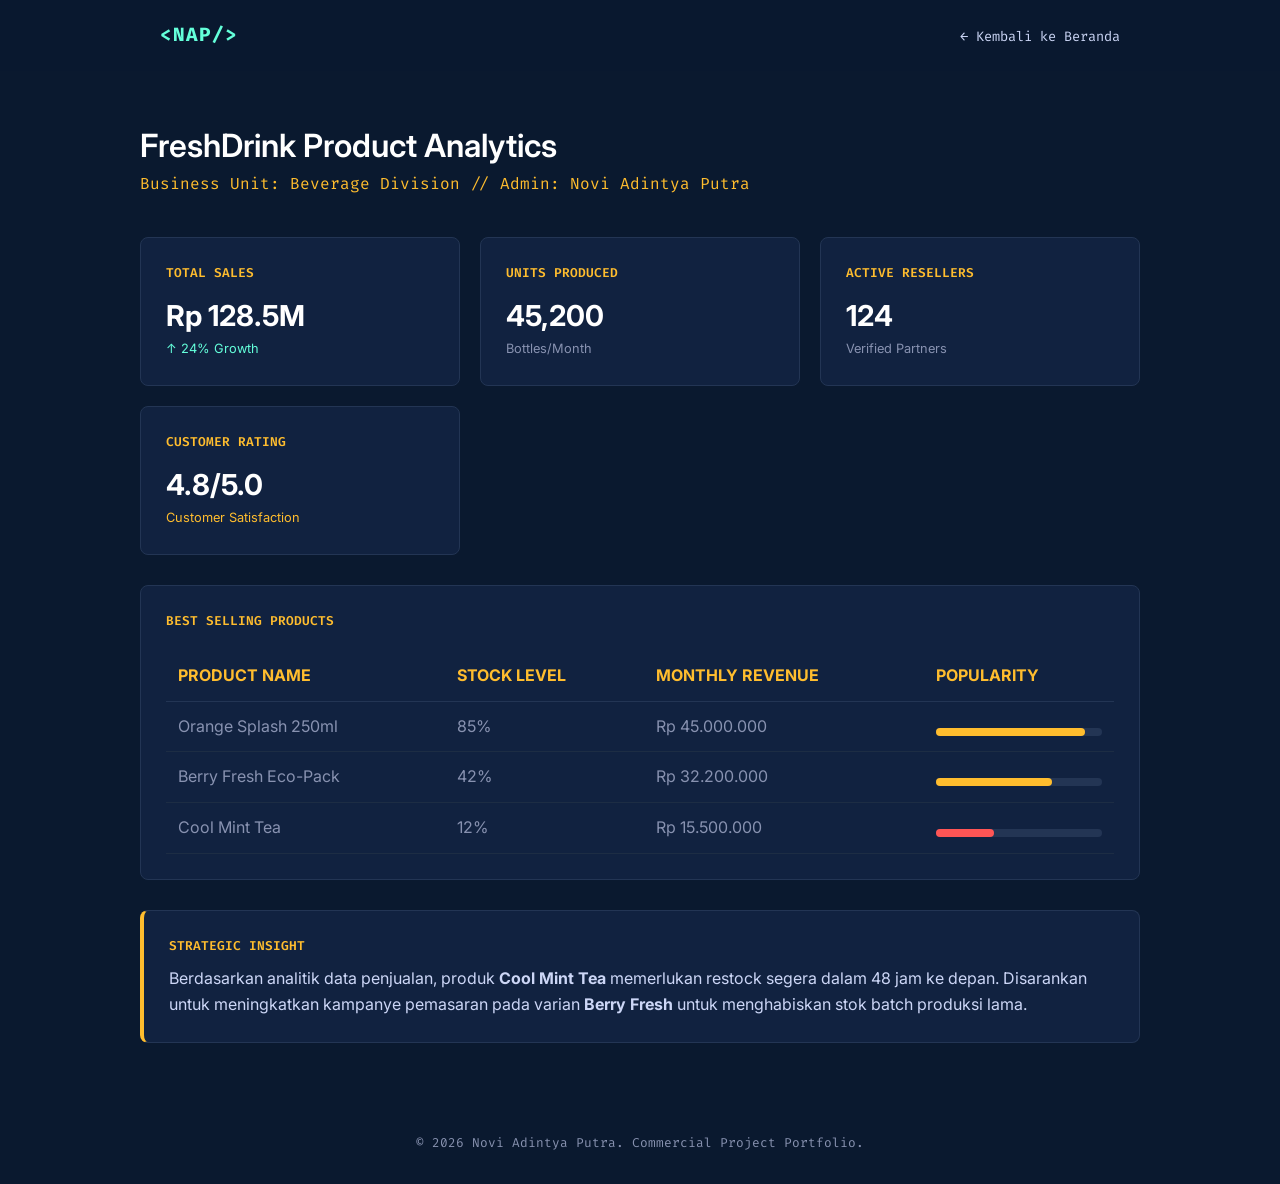
==== dashboard-minuman.html @ f5b8e438 "Add files via upload" ====
<!DOCTYPE html>
<html lang="id" class="dark-theme">
<head>
    <meta charset="UTF-8">
    <meta name="viewport" content="width=device-width, initial-scale=1.0">
    <title>Dashboard Bisnis Minuman | NAP</title>
    <link rel="stylesheet" href="style.css">
    <link rel="preconnect" href="https://fonts.googleapis.com">
    <link rel="preconnect" href="https://fonts.gstatic.com" crossorigin>
    <link href="https://fonts.googleapis.com/css2?family=Fira+Code:wght@400;500&family=Inter:wght@300;400;500;600;700&display=swap" rel="stylesheet">
    <style>
        :root {
            --drink-accent: #ffbd2e; /* Warna Orange Segar */
            --bg-card: #112240;
        }
        .dashboard-container { padding: 120px 0 60px 0; min-height: 100vh; }
        .db-grid { display: grid; grid-template-columns: repeat(auto-fit, minmax(240px, 1fr)); gap: 20px; margin-bottom: 30px; }
        .db-card { background: var(--bg-card); padding: 25px; border-radius: 8px; border: 1px solid #233554; }
        .db-card h4 { font-family: var(--font-mono); font-size: 0.8rem; color: var(--drink-accent); margin-bottom: 10px; }
        .db-card .value { font-size: 1.8rem; font-weight: 700; color: #fff; }
        
        .product-list { width: 100%; border-collapse: collapse; margin-top: 20px; }
        .product-list th { text-align: left; padding: 12px; color: var(--drink-accent); border-bottom: 1px solid #233554; }
        .product-list td { padding: 12px; border-bottom: 1px solid #1d2d44; color: var(--text-secondary); }
        
        .progress-bar { width: 100%; height: 8px; background: #233554; border-radius: 4px; margin-top: 10px; }
        .progress-fill { height: 100%; background: var(--drink-accent); border-radius: 4px; }
    </style>
</head>
<body>

    <nav class="navbar">
        <div class="nav-container">
            <a href="index.html" class="logo">&lt;NAP/&gt;</a>
            <ul class="nav-links">
                <li><a href="index.html">← Kembali ke Beranda</a></li>
            </ul>
        </div>
    </nav>

    <div class="dashboard-container container">
        <div style="margin-bottom: 40px;">
            <h2 style="font-size: 2rem; color: #fff;">FreshDrink Product Analytics</h2>
            <p style="font-family: var(--font-mono); color: var(--drink-accent);">Business Unit: Beverage Division // Admin: Novi Adintya Putra</p>
        </div>

        <div class="db-grid">
            <div class="db-card">
                <h4>TOTAL SALES</h4>
                <div class="value">Rp 128.5M</div>
                <p style="font-size: 0.8rem; color: #64ffda;">↑ 24% Growth</p>
            </div>
            <div class="db-card">
                <h4>UNITS PRODUCED</h4>
                <div class="value">45,200</div>
                <p style="font-size: 0.8rem; color: var(--text-secondary);">Bottles/Month</p>
            </div>
            <div class="db-card">
                <h4>ACTIVE RESELLERS</h4>
                <div class="value">124</div>
                <p style="font-size: 0.8rem; color: var(--text-secondary);">Verified Partners</p>
            </div>
            <div class="db-card">
                <h4>CUSTOMER RATING</h4>
                <div class="value">4.8/5.0</div>
                <p style="font-size: 0.8rem; color: var(--drink-accent);">Customer Satisfaction</p>
            </div>
        </div>

        <div class="db-card">
            <h4>BEST SELLING PRODUCTS</h4>
            <table class="product-list">
                <thead>
                    <tr>
                        <th>PRODUCT NAME</th>
                        <th>STOCK LEVEL</th>
                        <th>MONTHLY REVENUE</th>
                        <th>POPULARITY</th>
                    </tr>
                </thead>
                <tbody>
                    <tr>
                        <td>Orange Splash 250ml</td>
                        <td>85%</td>
                        <td>Rp 45.000.000</td>
                        <td><div class="progress-bar"><div class="progress-fill" style="width: 90%;"></div></div></td>
                    </tr>
                    <tr>
                        <td>Berry Fresh Eco-Pack</td>
                        <td>42%</td>
                        <td>Rp 32.200.000</td>
                        <td><div class="progress-bar"><div class="progress-fill" style="width: 70%;"></div></div></td>
                    </tr>
                    <tr>
                        <td>Cool Mint Tea</td>
                        <td>12%</td>
                        <td>Rp 15.500.000</td>
                        <td><div class="progress-bar"><div class="progress-fill" style="width: 35%; background: #ff5555;"></div></div></td>
                    </tr>
                </tbody>
            </table>
        </div>

        <div class="db-card" style="margin-top: 30px; border-left: 4px solid var(--drink-accent);">
            <h4>STRATEGIC INSIGHT</h4>
            <p style="color: var(--text-primary); margin-top: 10px;">
                Berdasarkan analitik data penjualan, produk <strong>Cool Mint Tea</strong> memerlukan restock segera dalam 48 jam ke depan. Disarankan untuk meningkatkan kampanye pemasaran pada varian <strong>Berry Fresh</strong> untuk menghabiskan stok batch produksi lama.
            </p>
        </div>
    </div>

    <footer class="footer">
        <div class="container text-center">
            <p>&copy; 2026 Novi Adintya Putra. Commercial Project Portfolio.</p>
        </div>
    </footer>

</body>
</html>
---- style.css ----
/* ==========================================================================
   DARK PORTFOLIO THEME - NAP VERSION
   ========================================================================== */

:root {
    --bg-main: #0a192f;        
    --bg-darker: #020c1b;      
    --bg-card: #112240;        
    --accent: #64ffda;         
    --accent-hover: #4cd8b8;
    --text-primary: #ccd6f6;   
    --text-secondary: #8892b0; 
    
    --font-sans: 'Inter', -apple-system, sans-serif;
    --font-mono: 'Fira Code', monospace;
    --transition: all 0.25s cubic-bezier(0.645, 0.045, 0.355, 1);
}

* {
    box-sizing: border-box;
    margin: 0;
    padding: 0;
}

html {
    scroll-behavior: smooth;
    background-color: var(--bg-main);
}

body {
    font-family: var(--font-sans);
    color: var(--text-secondary);
    line-height: 1.6;
    background-color: var(--bg-main);
}

.container {
    width: 85%;
    max-width: 1000px;
    margin: 0 auto;
    padding: 0 20px;
}

.text-center {
    text-align: center;
}

/* Typography */
h1, h2, h3, h4 {
    color: var(--text-primary);
    font-weight: 600;
}

.accent-text {
    color: var(--accent);
}

/* Sections */
.section {
    padding: 100px 0;
}

.bg-darker {
    background-color: var(--bg-darker);
}

.section-title {
    font-size: 2rem;
    margin-bottom: 50px;
    display: flex;
    align-items: center;
    font-weight: 600;
}

.section-title::after {
    content: "";
    display: block;
    height: 1px;
    width: 300px;
    background-color: #233554;
    margin-left: 20px;
}

/* Navigation Bar */
.navbar {
    position: fixed;
    top: 0;
    left: 0;
    width: 100%;
    background-color: rgba(10, 25, 47, 0.85);
    backdrop-filter: blur(10px);
    z-index: 1000;
    padding: 20px 0;
    transition: var(--transition);
}

.nav-container {
    display: flex;
    justify-content: space-between;
    align-items: center;
    width: 90%;
    max-width: 1000px;
    margin: 0 auto;
    padding: 0 20px;
}

.logo {
    font-family: var(--font-mono);
    font-size: 1.2rem;
    font-weight: 700;
    color: var(--accent);
    text-decoration: none;
    letter-spacing: 1px;
}

.nav-links {
    display: flex;
    list-style: none;
    gap: 30px;
}

.nav-links a {
    text-decoration: none;
    color: var(--text-primary);
    font-size: 0.85rem;
    font-family: var(--font-mono);
    transition: var(--transition);
}

.nav-links a:hover {
    color: var(--accent);
}

/* Hamburger Menu Toggle Styles */
.menu-toggle {
    display: none;
    flex-direction: column;
    cursor: pointer;
    gap: 6px;
}

.bar {
    width: 25px;
    height: 2px;
    background-color: var(--accent);
    transition: var(--transition);
}

/* Hero Section */
.hero {
    min-height: 100vh;
    display: flex;
    flex-direction: column;
    justify-content: center;
    padding: 0;
}

.hero-content {
    max-width: 800px;
}

.greeting {
    color: var(--accent);
    font-family: var(--font-mono);
    margin-bottom: 20px;
    font-size: 1rem;
}

.hero h1 {
    font-size: clamp(32px, 6vw, 60px);
    line-height: 1.1;
    margin-bottom: 10px;
}

.subtitle {
    font-size: clamp(24px, 4vw, 40px);
    color: var(--text-secondary);
    font-weight: 600;
    line-height: 1.1;
    margin-bottom: 25px;
}

.hero-description {
    font-size: 1.1rem;
    max-width: 600px;
    margin-bottom: 50px;
}

/* Buttons */
.btn {
    display: inline-block;
    padding: 15px 30px;
    border-radius: 4px;
    text-decoration: none;
    font-family: var(--font-mono);
    font-size: 0.9rem;
    transition: var(--transition);
    cursor: pointer;
}

.btn-primary {
    background-color: transparent;
    color: var(--accent);
    border: 1px solid var(--accent);
}

.btn-primary:hover {
    background-color: rgba(100, 255, 218, 0.1);
}

.btn-secondary {
    background-color: transparent;
    color: var(--text-primary);
    border: 1px solid var(--text-primary);
    margin-left: 15px;
}

.btn-secondary:hover {
    background-color: rgba(204, 214, 246, 0.1);
}

.btn-large {
    padding: 18px 35px;
    font-size: 1rem;
}

/* About Section */
.about-text {
    max-width: 700px;
    font-size: 1.05rem;
}

.about-text p {
    margin-bottom: 20px;
}

strong {
    color: var(--text-primary);
}

/* Timeline / Experience */
.timeline {
    max-width: 700px;
    position: relative;
    padding-left: 30px;
    border-left: 1px solid #233554;
}

.timeline-item {
    position: relative;
    margin-bottom: 40px;
}

.timeline-dot {
    position: absolute;
    left: -35.5px;
    top: 5px;
    width: 10px;
    height: 10px;
    border-radius: 50%;
    background-color: var(--bg-main);
    border: 2px solid var(--accent);
}

.timeline-date {
    font-family: var(--font-mono);
    font-size: 0.85rem;
    color: var(--accent);
    margin-bottom: 8px;
}

.timeline-content h3 {
    font-size: 1.2rem;
    margin-bottom: 5px;
}

.timeline-institution {
    font-size: 0.95rem;
    color: var(--text-primary);
    margin-bottom: 12px;
}

/* Projects Grid */
.project-grid {
    display: grid;
    grid-template-columns: repeat(auto-fill, minmax(300px, 1fr));
    gap: 20px;
}

.project-card {
    background-color: var(--bg-card);
    border-radius: 4px;
    padding: 30px 25px;
    transition: var(--transition);
    display: flex;
    flex-direction: column;
    box-shadow: 0 10px 30px -15px rgba(2, 12, 27, 0.7);
}

.project-card:hover {
    transform: translateY(-7px);
}

.project-card:hover h3 {
    color: var(--accent);
}

.project-header {
    display: flex;
    justify-content: space-between;
    align-items: center;
    margin-bottom: 30px;
}

.folder-icon {
    font-size: 2rem;
    color: var(--accent);
}

.icon-link {
    color: var(--text-primary);
    text-decoration: none;
    font-size: 1.2rem;
    transition: var(--transition);
}

.icon-link:hover {
    color: var(--accent);
}

.project-body h3 {
    font-size: 1.3rem;
    margin-bottom: 15px;
    transition: var(--transition);
}

.project-body p {
    font-size: 0.95rem;
    margin-bottom: 20px;
    flex-grow: 1;
}

.tech-stack {
    display: flex;
    flex-wrap: wrap;
    gap: 10px;
    margin-top: auto;
}

.tech-stack span {
    font-family: var(--font-mono);
    font-size: 0.75rem;
    color: var(--text-secondary);
}

/* Contact Section */
.contact-section {
    max-width: 600px;
    margin: 0 auto;
    padding: 150px 0;
}

.pre-title {
    font-family: var(--font-mono);
    color: var(--accent);
    margin-bottom: 10px;
}

.contact-heading {
    font-size: clamp(32px, 5vw, 50px);
    margin-bottom: 20px;
}

.contact-lead {
    margin-bottom: 50px;
}

/* Footer */
.footer {
    padding: 30px 0;
    font-family: var(--font-mono);
    font-size: 0.8rem;
    text-align: center;
}

/* =========================================
   HAMBURGER MENU & RESPONSIVE
   ========================================= */
@media (max-width: 768px) {
    .menu-toggle {
        display: flex;
    }
    
    .nav-links {
        position: fixed;
        top: 75px;
        left: -100%; 
        flex-direction: column;
        background-color: var(--bg-darker);
        width: 100%;
        text-align: center;
        transition: 0.3s;
        box-shadow: 0 10px 27px rgba(2, 12, 27, 0.7);
        padding: 30px 0;
        z-index: 999;
    }
    
    .nav-links.active {
        left: 0; 
    }
    
    .nav-links li {
        margin: 20px 0;
    }

    .menu-toggle.is-active .bar:nth-child(1) {
        transform: translateY(8px) rotate(45deg);
    }
    .menu-toggle.is-active .bar:nth-child(2) {
        opacity: 0;
    }
    .menu-toggle.is-active .bar:nth-child(3) {
        transform: translateY(-8px) rotate(-45deg);
    }

    .section-title::after {
        width: 100%;
        margin-right: 20px;
    }
    
    .hero-buttons .btn {
        display: block;
        margin: 15px 0;
        text-align: center;
    }
    
    .btn-secondary {
        margin-left: 0;
    }
}
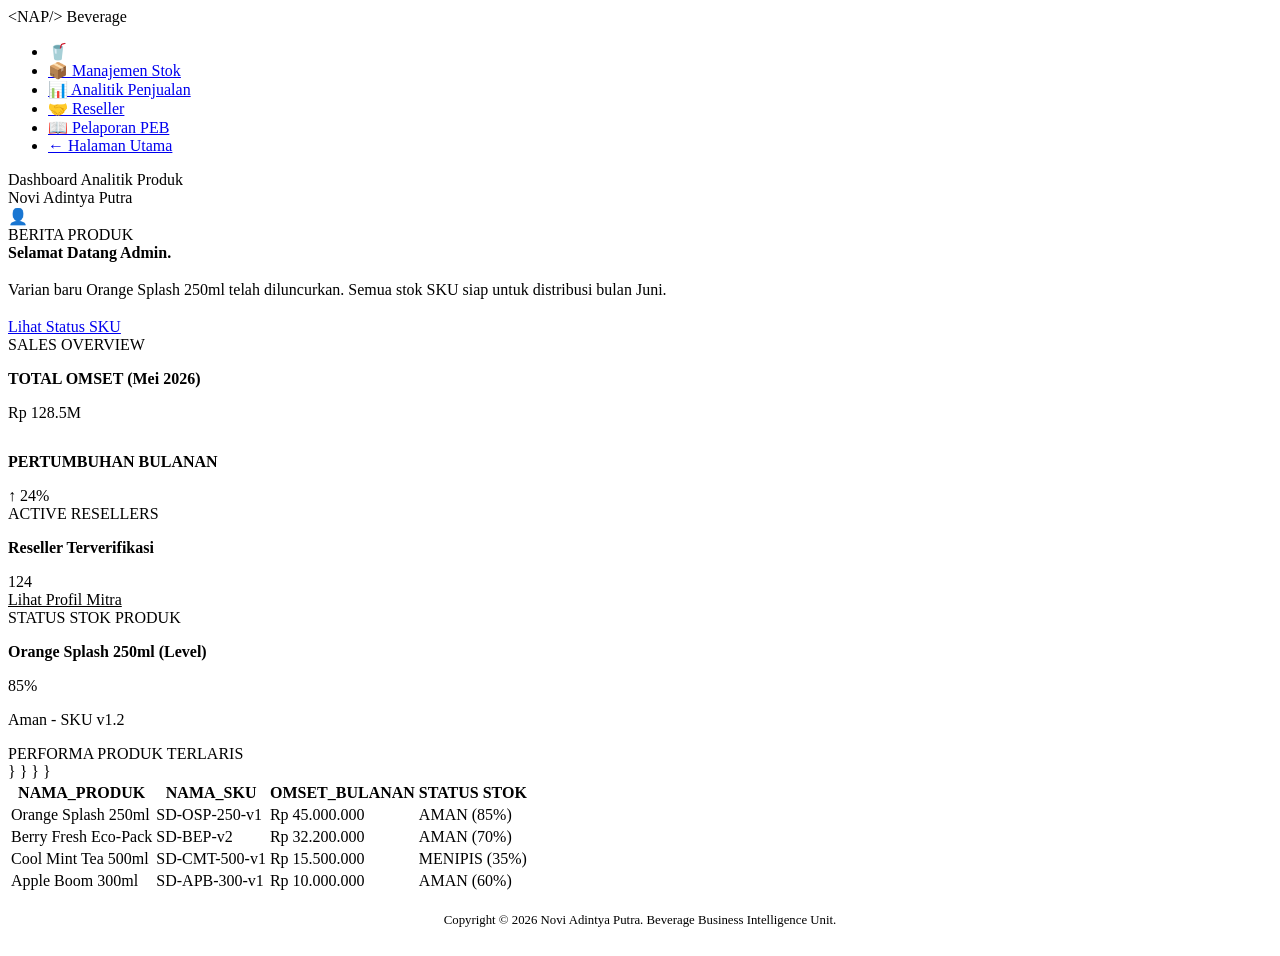
==== commit eca5381c: "Update dashboard-minuman.html" ====
--- a/dashboard-minuman.html
+++ b/dashboard-minuman.html
@@ -1,119 +1,134 @@
 <!DOCTYPE html>
-<html lang="id" class="dark-theme">
+<html lang="id">
 <head>
     <meta charset="UTF-8">
     <meta name="viewport" content="width=device-width, initial-scale=1.0">
-    <title>Dashboard Bisnis Minuman | NAP</title>
-    <link rel="stylesheet" href="style.css">
+    <title>FreshDrink Product Analytics Dashboard | NAP</title>
+    <link rel="stylesheet" href="dashboard-style.css">
     <link rel="preconnect" href="https://fonts.googleapis.com">
     <link rel="preconnect" href="https://fonts.gstatic.com" crossorigin>
     <link href="https://fonts.googleapis.com/css2?family=Fira+Code:wght@400;500&family=Inter:wght@300;400;500;600;700&display=swap" rel="stylesheet">
-    <style>
-        :root {
-            --drink-accent: #ffbd2e; /* Warna Orange Segar */
-            --bg-card: #112240;
-        }
-        .dashboard-container { padding: 120px 0 60px 0; min-height: 100vh; }
-        .db-grid { display: grid; grid-template-columns: repeat(auto-fit, minmax(240px, 1fr)); gap: 20px; margin-bottom: 30px; }
-        .db-card { background: var(--bg-card); padding: 25px; border-radius: 8px; border: 1px solid #233554; }
-        .db-card h4 { font-family: var(--font-mono); font-size: 0.8rem; color: var(--drink-accent); margin-bottom: 10px; }
-        .db-card .value { font-size: 1.8rem; font-weight: 700; color: #fff; }
-        
-        .product-list { width: 100%; border-collapse: collapse; margin-top: 20px; }
-        .product-list th { text-align: left; padding: 12px; color: var(--drink-accent); border-bottom: 1px solid #233554; }
-        .product-list td { padding: 12px; border-bottom: 1px solid #1d2d44; color: var(--text-secondary); }
-        
-        .progress-bar { width: 100%; height: 8px; background: #233554; border-radius: 4px; margin-top: 10px; }
-        .progress-fill { height: 100%; background: var(--drink-accent); border-radius: 4px; }
-    </style>
 </head>
 <body>
 
-    <nav class="navbar">
-        <div class="nav-container">
-            <a href="index.html" class="logo">&lt;NAP/&gt;</a>
-            <ul class="nav-links">
-                <li><a href="index.html">← Kembali ke Beranda</a></li>
-            </ul>
-        </div>
+    <nav class="sidebar">
+        <div class="app-name">&lt;NAP/&gt; Beverage</div>
+        <ul class="sidebar-menu">
+            <li><a href="#" style="background-color: rgba(255,255,255,0.05); color:#fff;"><span>🥤 Dashboard</span></a></li>
+            <li><a href="#"><span>📦 Manajemen Stok</span></a></li>
+            <li><a href="#"><span>📊 Analitik Penjualan</span></a></li>
+            <li><a href="#"><span>🤝 Reseller</span></a></li>
+            <li><a href="#"><span>📖 Pelaporan PEB</span></a></li>
+            <li style="margin-top:auto;"><a href="index.html"><span>← Halaman Utama</span></a></li>
+        </ul>
     </nav>
 
-    <div class="dashboard-container container">
-        <div style="margin-bottom: 40px;">
-            <h2 style="font-size: 2rem; color: #fff;">FreshDrink Product Analytics</h2>
-            <p style="font-family: var(--font-mono); color: var(--drink-accent);">Business Unit: Beverage Division // Admin: Novi Adintya Putra</p>
-        </div>
+    <main class="main-content">
+        
+        <header class="topbar">
+            <div class="page-title">Dashboard Analitik Produk</div>
+            <div class="user-profile">
+                <span>Novi Adintya Putra</span>
+                <div class="user-avatar">👤</div>
+            </div>
+        </header>
 
-        <div class="db-grid">
-            <div class="db-card">
-                <h4>TOTAL SALES</h4>
-                <div class="value">Rp 128.5M</div>
-                <p style="font-size: 0.8rem; color: #64ffda;">↑ 24% Growth</p>
-            </div>
-            <div class="db-card">
-                <h4>UNITS PRODUCED</h4>
-                <div class="value">45,200</div>
-                <p style="font-size: 0.8rem; color: var(--text-secondary);">Bottles/Month</p>
-            </div>
-            <div class="db-card">
-                <h4>ACTIVE RESELLERS</h4>
-                <div class="value">124</div>
-                <p style="font-size: 0.8rem; color: var(--text-secondary);">Verified Partners</p>
-            </div>
-            <div class="db-card">
-                <h4>CUSTOMER RATING</h4>
-                <div class="value">4.8/5.0</div>
-                <p style="font-size: 0.8rem; color: var(--drink-accent);">Customer Satisfaction</p>
-            </div>
-        </div>
+        <div class="content-body">
+            
+            <div class="dashboard-grid">
+                
+                <div class="enterprise-card" style="grid-column: 1 / 2;">
+                    <div class="card-header">BERITA PRODUK</div>
+                    <div class="card-body">
+                        <div style="font-weight: 600; margin-bottom: 10px;">Selamat Datang Admin.</div>
+                        <p style="color: var(--text-secondary); line-height: 1.5;">Varian baru Orange Splash 250ml telah diluncurkan. Semua stok SKU siap untuk distribusi bulan Juni.</p>
+                        <a href="#" class="card-action-btn">Lihat Status SKU</a>
+                    </div>
+                </div>
 
-        <div class="db-card">
-            <h4>BEST SELLING PRODUCTS</h4>
-            <table class="product-list">
-                <thead>
-                    <tr>
-                        <th>PRODUCT NAME</th>
-                        <th>STOCK LEVEL</th>
-                        <th>MONTHLY REVENUE</th>
-                        <th>POPULARITY</th>
-                    </tr>
-                </thead>
-                <tbody>
-                    <tr>
-                        <td>Orange Splash 250ml</td>
-                        <td>85%</td>
-                        <td>Rp 45.000.000</td>
-                        <td><div class="progress-bar"><div class="progress-fill" style="width: 90%;"></div></div></td>
-                    </tr>
-                    <tr>
-                        <td>Berry Fresh Eco-Pack</td>
-                        <td>42%</td>
-                        <td>Rp 32.200.000</td>
-                        <td><div class="progress-bar"><div class="progress-fill" style="width: 70%;"></div></div></td>
-                    </tr>
-                    <tr>
-                        <td>Cool Mint Tea</td>
-                        <td>12%</td>
-                        <td>Rp 15.500.000</td>
-                        <td><div class="progress-bar"><div class="progress-fill" style="width: 35%; background: #ff5555;"></div></div></td>
-                    </tr>
-                </tbody>
-            </table>
-        </div>
+                <div class="enterprise-card" style="grid-column: 2 / -1; border-top: 3px solid var(--accent-orange);">
+                    <div class="card-header" style="background-color: var(--accent-orange);">SALES OVERVIEW</div>
+                    <div class="card-body">
+                        <div>
+                            <p style="color: var(--text-secondary); font-weight: bold;">TOTAL OMSET (Mei 2026)</p>
+                            <div class="stat-value" style="color: var(--text-primary);">Rp 128.5M</div>
+                        </div>
+                        <div style="margin-top: auto; border-top: 1px solid var(--border-color); padding-top: 15px;">
+                            <p style="color: var(--text-secondary); font-weight: bold;">PERTUMBUHAN BULANAN</p>
+                            <div class="stat-value" style="color: var(--accent-green);">↑ 24%</div>
+                        </div>
+                    </div>
+                </div>
 
-        <div class="db-card" style="margin-top: 30px; border-left: 4px solid var(--drink-accent);">
-            <h4>STRATEGIC INSIGHT</h4>
-            <p style="color: var(--text-primary); margin-top: 10px;">
-                Berdasarkan analitik data penjualan, produk <strong>Cool Mint Tea</strong> memerlukan restock segera dalam 48 jam ke depan. Disarankan untuk meningkatkan kampanye pemasaran pada varian <strong>Berry Fresh</strong> untuk menghabiskan stok batch produksi lama.
-            </p>
-        </div>
-    </div>
+                <div class="enterprise-card">
+                    <div class="card-header" style="background-color: var(--accent-orange);">ACTIVE RESELLERS</div>
+                    <div class="card-body">
+                        <div>
+                            <p style="color: var(--text-secondary); font-weight: bold;">Reseller Terverifikasi</p>
+                            <div class="stat-value" style="color: var(--accent-orange);">124</div>
+                        </div>
+                        <div class="status-bar"><div class="progress progress-orange" style="width: 75%;"></div></div>
+                        <a href="#" class="card-action-btn" style="border-color: var(--accent-orange); color: var(--accent-orange);">Lihat Profil Mitra</a>
+                    </div>
+                </div>
 
-    <footer class="footer">
-        <div class="container text-center">
-            <p>&copy; 2026 Novi Adintya Putra. Commercial Project Portfolio.</p>
-        </div>
-    </footer>
+                <div class="enterprise-card" style="grid-column: 2 / -1;">
+                    <div class="card-header">STATUS STOK PRODUK</div>
+                    <div class="card-body">
+                        <div>
+                            <p style="color: var(--text-secondary); font-weight: bold;"> Orange Splash 250ml (Level)</p>
+                            <div class="stat-value" style="color: var(--accent-green);">85%</div>
+                        </div>
+                        <p class="stat-desc">Aman - SKU v1.2</p>
+                    </div>
+                </div>
+
+                <div class="enterprise-card table-card">
+                    <div class="card-header">PERFORMA PRODUK TERLARIS</div>
+                    <div class="card-body">
+                        <table class="log-table">
+                            <thead>
+                                <tr>
+                                    <th>NAMA_PRODUK</th>
+                                    <th>NAMA_SKU</th>
+                                    <th>OMSET_BULANAN</th>
+                                    <th>STATUS STOK</th>
+                                </tr>
+                            </thead>
+                            <tbody>
+                                <tr>
+                                    <td>Orange Splash 250ml</td>
+                                    <td>SD-OSP-250-v1</td>
+                                    <td>Rp 45.000.000</td>
+                                    <td><span class="table-status table-status-green">AMAN (85%)</span></td>
+                                }
+                                <tr>
+                                    <td>Berry Fresh Eco-Pack</td>
+                                    <td>SD-BEP-v2</td>
+                                    <td>Rp 32.200.000</td>
+                                    <td><span class="table-status table-status-green">AMAN (70%)</span></td>
+                                }
+                                <tr>
+                                    <td>Cool Mint Tea 500ml</td>
+                                    <td>SD-CMT-500-v1</td>
+                                    <td>Rp 15.500.000</td>
+                                    <td><span class="table-status table-status-orange">MENIPIS (35%)</span></td>
+                                }
+                                <tr>
+                                    <td>Apple Boom 300ml</td>
+                                    <td>SD-APB-300-v1</td>
+                                    <td>Rp 10.000.000</td>
+                                    <td><span class="table-status table-status-green">AMAN (60%)</span></td>
+                                }
+                            </tbody>
+                        </table>
+                    </div>
+                </div>
+
+            </div> </div> <footer style="padding: 20px 30px; border-top: 1px solid var(--border-color); text-align: center; color: var(--text-secondary); font-size: 0.8rem;">
+            Copyright © 2026 Novi Adintya Putra. Beverage Business Intelligence Unit.
+        </footer>
+    </main>
 
 </body>
-</html>+</html>
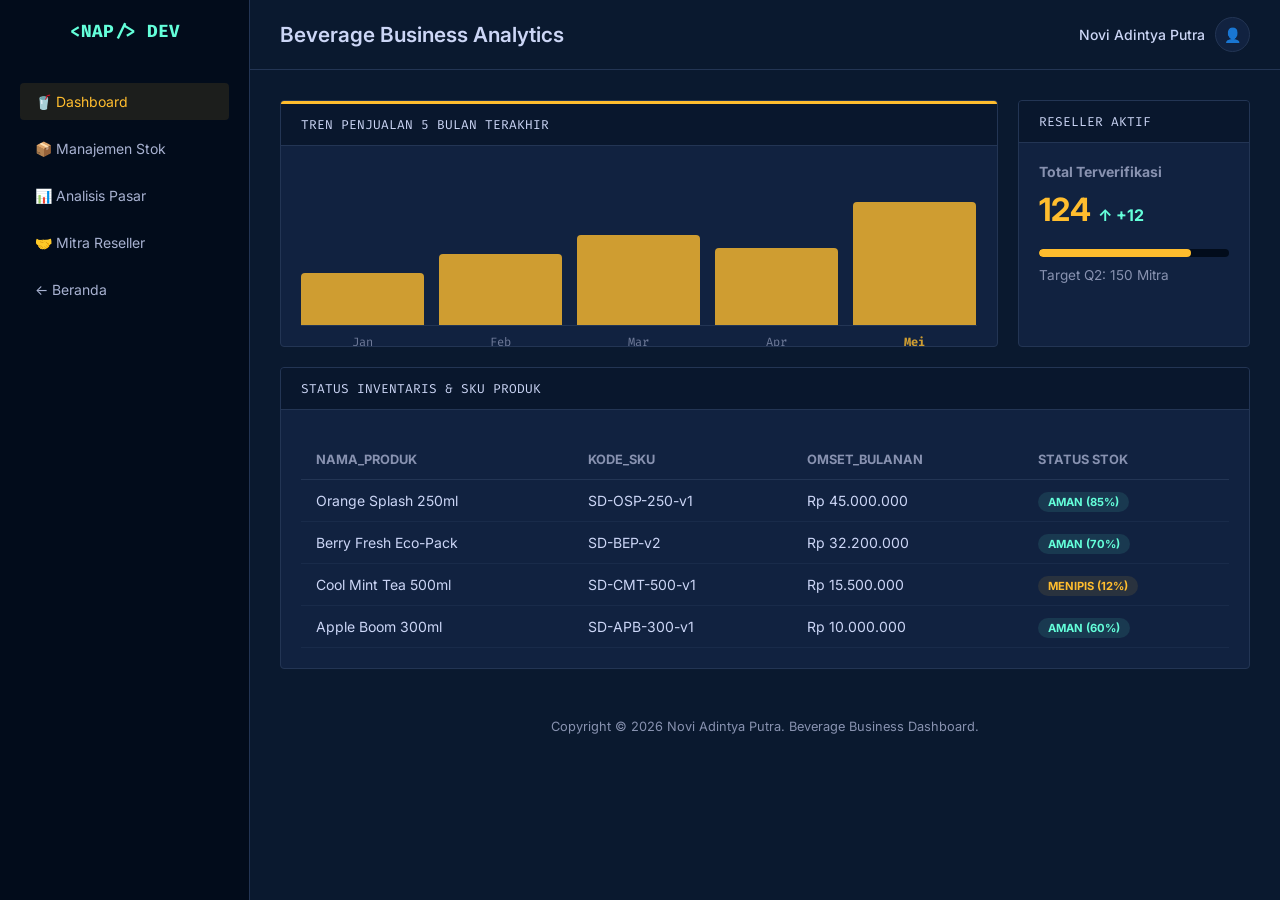
==== commit e9df67fe: "Update dashboard-minuman.html" ====
--- a/dashboard-minuman.html
+++ b/dashboard-minuman.html
@@ -3,7 +3,7 @@
 <head>
     <meta charset="UTF-8">
     <meta name="viewport" content="width=device-width, initial-scale=1.0">
-    <title>FreshDrink Product Analytics Dashboard | NAP</title>
+    <title>FreshDrink Analytics Dashboard | NAP</title>
     <link rel="stylesheet" href="dashboard-style.css">
     <link rel="preconnect" href="https://fonts.googleapis.com">
     <link rel="preconnect" href="https://fonts.gstatic.com" crossorigin>
@@ -12,21 +12,20 @@
 <body>
 
     <nav class="sidebar">
-        <div class="app-name">&lt;NAP/&gt; Beverage</div>
+        <div class="app-name">&lt;NAP/&gt; DEV</div>
         <ul class="sidebar-menu">
-            <li><a href="#" style="background-color: rgba(255,255,255,0.05); color:#fff;"><span>🥤 Dashboard</span></a></li>
+            <li><a href="#" style="background-color: rgba(255,189,46,0.1); color:var(--accent-orange);"><span>🥤 Dashboard</span></a></li>
             <li><a href="#"><span>📦 Manajemen Stok</span></a></li>
-            <li><a href="#"><span>📊 Analitik Penjualan</span></a></li>
-            <li><a href="#"><span>🤝 Reseller</span></a></li>
-            <li><a href="#"><span>📖 Pelaporan PEB</span></a></li>
-            <li style="margin-top:auto;"><a href="index.html"><span>← Halaman Utama</span></a></li>
+            <li><a href="#"><span>📊 Analisis Pasar</span></a></li>
+            <li><a href="#"><span>🤝 Mitra Reseller</span></a></li>
+            <li style="margin-top:auto;"><a href="index.html"><span>← Beranda</span></a></li>
         </ul>
     </nav>
 
     <main class="main-content">
         
         <header class="topbar">
-            <div class="page-title">Dashboard Analitik Produk</div>
+            <div class="page-title">Beverage Business Analytics</div>
             <div class="user-profile">
                 <span>Novi Adintya Putra</span>
                 <div class="user-avatar">👤</div>
@@ -37,60 +36,39 @@
             
             <div class="dashboard-grid">
                 
-                <div class="enterprise-card" style="grid-column: 1 / 2;">
-                    <div class="card-header">BERITA PRODUK</div>
+                <div class="enterprise-card" style="grid-column: 1 / 3;">
+                    <div class="card-header" style="border-top: 3px solid var(--accent-orange);">TREN PENJUALAN 5 BULAN TERAKHIR</div>
                     <div class="card-body">
-                        <div style="font-weight: 600; margin-bottom: 10px;">Selamat Datang Admin.</div>
-                        <p style="color: var(--text-secondary); line-height: 1.5;">Varian baru Orange Splash 250ml telah diluncurkan. Semua stok SKU siap untuk distribusi bulan Juni.</p>
-                        <a href="#" class="card-action-btn">Lihat Status SKU</a>
-                    </div>
-                </div>
-
-                <div class="enterprise-card" style="grid-column: 2 / -1; border-top: 3px solid var(--accent-orange);">
-                    <div class="card-header" style="background-color: var(--accent-orange);">SALES OVERVIEW</div>
-                    <div class="card-body">
-                        <div>
-                            <p style="color: var(--text-secondary); font-weight: bold;">TOTAL OMSET (Mei 2026)</p>
-                            <div class="stat-value" style="color: var(--text-primary);">Rp 128.5M</div>
-                        </div>
-                        <div style="margin-top: auto; border-top: 1px solid var(--border-color); padding-top: 15px;">
-                            <p style="color: var(--text-secondary); font-weight: bold;">PERTUMBUHAN BULANAN</p>
-                            <div class="stat-value" style="color: var(--accent-green);">↑ 24%</div>
+                        <div class="chart-container">
+                            <div class="chart-bar" style="height: 40%;"><div class="tooltip">40M</div><span>Jan</span></div>
+                            <div class="chart-bar" style="height: 55%;"><div class="tooltip">55M</div><span>Feb</span></div>
+                            <div class="chart-bar" style="height: 70%;"><div class="tooltip">70M</div><span>Mar</span></div>
+                            <div class="chart-bar" style="height: 60%;"><div class="tooltip">60M</div><span>Apr</span></div>
+                            <div class="chart-bar" style="height: 95%;"><div class="tooltip">128M</div><span style="color: var(--accent-orange); font-weight:bold;">Mei</span></div>
                         </div>
                     </div>
                 </div>
 
                 <div class="enterprise-card">
-                    <div class="card-header" style="background-color: var(--accent-orange);">ACTIVE RESELLERS</div>
+                    <div class="card-header">RESELLER AKTIF</div>
                     <div class="card-body">
                         <div>
-                            <p style="color: var(--text-secondary); font-weight: bold;">Reseller Terverifikasi</p>
-                            <div class="stat-value" style="color: var(--accent-orange);">124</div>
+                            <p style="color: var(--text-secondary); font-weight: bold;">Total Terverifikasi</p>
+                            <div class="stat-value" style="color: var(--accent-orange);">124 <span style="font-size:1rem; color:var(--accent-green);">↑ +12</span></div>
                         </div>
-                        <div class="status-bar"><div class="progress progress-orange" style="width: 75%;"></div></div>
-                        <a href="#" class="card-action-btn" style="border-color: var(--accent-orange); color: var(--accent-orange);">Lihat Profil Mitra</a>
-                    </div>
-                </div>
-
-                <div class="enterprise-card" style="grid-column: 2 / -1;">
-                    <div class="card-header">STATUS STOK PRODUK</div>
-                    <div class="card-body">
-                        <div>
-                            <p style="color: var(--text-secondary); font-weight: bold;"> Orange Splash 250ml (Level)</p>
-                            <div class="stat-value" style="color: var(--accent-green);">85%</div>
-                        </div>
-                        <p class="stat-desc">Aman - SKU v1.2</p>
+                        <div class="status-bar"><div class="progress progress-orange" style="width: 80%;"></div></div>
+                        <p class="stat-desc" style="margin-top: 10px;">Target Q2: 150 Mitra</p>
                     </div>
                 </div>
 
                 <div class="enterprise-card table-card">
-                    <div class="card-header">PERFORMA PRODUK TERLARIS</div>
+                    <div class="card-header">STATUS INVENTARIS & SKU PRODUK</div>
                     <div class="card-body">
                         <table class="log-table">
                             <thead>
                                 <tr>
                                     <th>NAMA_PRODUK</th>
-                                    <th>NAMA_SKU</th>
+                                    <th>KODE_SKU</th>
                                     <th>OMSET_BULANAN</th>
                                     <th>STATUS STOK</th>
                                 </tr>
@@ -101,32 +79,35 @@
                                     <td>SD-OSP-250-v1</td>
                                     <td>Rp 45.000.000</td>
                                     <td><span class="table-status table-status-green">AMAN (85%)</span></td>
-                                }
+                                </tr>
                                 <tr>
                                     <td>Berry Fresh Eco-Pack</td>
                                     <td>SD-BEP-v2</td>
                                     <td>Rp 32.200.000</td>
                                     <td><span class="table-status table-status-green">AMAN (70%)</span></td>
-                                }
+                                </tr>
                                 <tr>
                                     <td>Cool Mint Tea 500ml</td>
                                     <td>SD-CMT-500-v1</td>
                                     <td>Rp 15.500.000</td>
-                                    <td><span class="table-status table-status-orange">MENIPIS (35%)</span></td>
-                                }
+                                    <td><span class="table-status table-status-orange">MENIPIS (12%)</span></td>
+                                </tr>
                                 <tr>
                                     <td>Apple Boom 300ml</td>
                                     <td>SD-APB-300-v1</td>
                                     <td>Rp 10.000.000</td>
                                     <td><span class="table-status table-status-green">AMAN (60%)</span></td>
-                                }
+                                </tr>
                             </tbody>
                         </table>
                     </div>
                 </div>
 
-            </div> </div> <footer style="padding: 20px 30px; border-top: 1px solid var(--border-color); text-align: center; color: var(--text-secondary); font-size: 0.8rem;">
-            Copyright © 2026 Novi Adintya Putra. Beverage Business Intelligence Unit.
+            </div> 
+        </div> 
+
+        <footer style="padding: 20px 30px; text-align: center; color: var(--text-secondary); font-size: 0.8rem;">
+            Copyright © 2026 Novi Adintya Putra. Beverage Business Dashboard.
         </footer>
     </main>
 
--- a/dashboard-style.css
+++ b/dashboard-style.css
@@ -0,0 +1,105 @@
+/* =========================================
+   DARK THEME ENTERPRISE DASHBOARD
+   Novi Adintya Putra, S.Kom., M.Kom.
+   ========================================= */
+
+:root {
+    --bg-body: #0a192f;        /* Latar belakang utama (Dark Blue/Slate) */
+    --bg-sidebar: #020c1b;     /* Sidebar sangat gelap */
+    --bg-navbar: #0a192f;      /* Topbar selaras dengan background */
+    --bg-card: #112240;        /* Kartu sedikit lebih terang */
+    --text-primary: #ccd6f6;   /* Teks utama (Light Gray) */
+    --text-secondary: #8892b0; /* Teks sekunder (Muted) */
+    --text-sidebar: #a8b2d1;   /* Teks sidebar */
+    
+    /* Warna Aksen */
+    --accent-green: #64ffda;   /* Cyan/Teal ala Cyber */
+    --accent-orange: #ffbd2e;  /* Orange segar untuk bisnis */
+    --accent-teal: #0ea5e9;    /* Biru informasi */
+    --border-color: #233554;   /* Garis batas gelap */
+    
+    --font-sans: 'Inter', -apple-system, sans-serif;
+    --font-mono: 'Fira Code', monospace;
+    --transition: 0.25s ease;
+}
+
+* { box-sizing: border-box; margin: 0; padding: 0; }
+
+body {
+    font-family: var(--font-sans);
+    color: var(--text-primary);
+    background-color: var(--bg-body);
+    display: flex;
+    min-height: 100vh;
+    font-size: 14px;
+}
+
+/* SIDEBAR */
+.sidebar {
+    width: 250px;
+    background-color: var(--bg-sidebar);
+    color: var(--text-sidebar);
+    display: flex;
+    flex-direction: column;
+    padding: 20px;
+    position: fixed;
+    height: 100vh;
+    left: 0;
+    top: 0;
+    border-right: 1px solid var(--border-color);
+}
+.sidebar .app-name { font-family: var(--font-mono); font-size: 1.1rem; font-weight: bold; color: var(--accent-green); margin-bottom: 40px; text-align: center; }
+.sidebar-menu { list-style: none; }
+.sidebar-menu li { margin-bottom: 10px; }
+.sidebar-menu a { text-decoration: none; color: var(--text-sidebar); display: flex; align-items: center; gap: 12px; padding: 10px 15px; border-radius: 4px; transition: var(--transition); }
+.sidebar-menu a:hover { background-color: rgba(100, 255, 218, 0.1); color: var(--accent-green); }
+
+/* MAIN CONTENT & TOPBAR */
+.main-content { margin-left: 250px; flex: 1; display: flex; flex-direction: column; }
+.topbar { height: 70px; background-color: var(--bg-navbar); border-bottom: 1px solid var(--border-color); display: flex; justify-content: space-between; align-items: center; padding: 0 30px; }
+.topbar .page-title { font-size: 1.3rem; font-weight: 600; color: var(--text-primary); }
+.topbar .user-profile { display: flex; align-items: center; gap: 10px; font-weight: 500; color: var(--text-primary); }
+.user-avatar { width: 35px; height: 35px; background-color: var(--bg-card); border: 1px solid var(--border-color); border-radius: 50%; display: flex; align-items: center; justify-content: center; }
+
+/* KONTEN & GRID */
+.content-body { padding: 30px; display: flex; flex-direction: column; gap: 20px; }
+.dashboard-grid { display: grid; grid-template-columns: 2fr 1fr 1fr; gap: 20px; }
+.enterprise-card { background-color: var(--bg-card); border-radius: 4px; border: 1px solid var(--border-color); display: flex; flex-direction: column; overflow: hidden; }
+.card-header { background-color: rgba(2, 12, 27, 0.5); border-bottom: 1px solid var(--border-color); padding: 12px 20px; font-family: var(--font-mono); font-size: 0.8rem; text-transform: uppercase; color: var(--text-primary); }
+.card-body { padding: 20px; display: flex; flex-direction: column; flex: 1; }
+.card-body .stat-value { font-size: 2rem; font-weight: 700; margin: 10px 0; color: #fff; }
+.card-body .stat-desc { color: var(--text-secondary); font-size: 0.85rem; }
+
+/* PROGRESS & BUTTONS */
+.status-bar { width: 100%; height: 8px; background-color: #020c1b; border-radius: 4px; margin-top: 10px; overflow: hidden; }
+.progress { height: 100%; border-radius: 4px; }
+.progress-green { background-color: var(--accent-green); }
+.progress-orange { background-color: var(--accent-orange); }
+
+.card-action-btn { display: inline-block; padding: 8px 15px; background-color: transparent; border: 1px solid var(--accent-green); color: var(--accent-green); text-decoration: none; border-radius: 4px; font-size: 0.85rem; font-weight: 500; margin-top: 15px; align-self: flex-start; transition: var(--transition); }
+.card-action-btn:hover { background-color: rgba(100, 255, 218, 0.1); }
+
+/* GRAFIK BAR (CSS ONLY) */
+.chart-container { display: flex; align-items: flex-end; height: 150px; gap: 15px; padding-top: 20px; margin-top: 10px; border-bottom: 1px solid var(--border-color); }
+.chart-bar { flex: 1; background-color: var(--accent-orange); opacity: 0.8; border-radius: 4px 4px 0 0; transition: var(--transition); position: relative; display: flex; justify-content: center; }
+.chart-bar:hover { opacity: 1; transform: translateY(-5px); }
+.chart-bar span { position: absolute; bottom: -25px; color: var(--text-secondary); font-size: 0.75rem; font-family: var(--font-mono); }
+.chart-bar .tooltip { position: absolute; top: -30px; background: #fff; color: #000; padding: 2px 6px; border-radius: 3px; font-size: 0.7rem; font-weight: bold; opacity: 0; transition: 0.2s; }
+.chart-bar:hover .tooltip { opacity: 1; top: -35px; }
+
+/* TABEL */
+.table-card { grid-column: 1 / -1; }
+.log-table { width: 100%; border-collapse: collapse; margin-top: 10px; }
+.log-table th { text-align: left; padding: 12px 15px; color: var(--text-secondary); border-bottom: 1px solid var(--border-color); font-size: 0.8rem; text-transform: uppercase; }
+.log-table td { padding: 12px 15px; border-bottom: 1px solid rgba(35, 53, 84, 0.5); color: var(--text-primary); }
+.table-status { padding: 3px 10px; border-radius: 10px; font-size: 0.7rem; font-weight: 700; text-transform: uppercase; }
+.table-status-green { background-color: rgba(100, 255, 218, 0.1); color: var(--accent-green); }
+.table-status-orange { background-color: rgba(255, 189, 46, 0.1); color: var(--accent-orange); }
+
+@media (max-width: 992px) {
+    .dashboard-grid { grid-template-columns: 1fr; }
+    .sidebar { width: 70px; padding: 10px; }
+    .sidebar .app-name { font-size: 0.7rem; margin-bottom: 20px; }
+    .sidebar-menu a span { display: none; }
+    .main-content { margin-left: 70px; }
+}
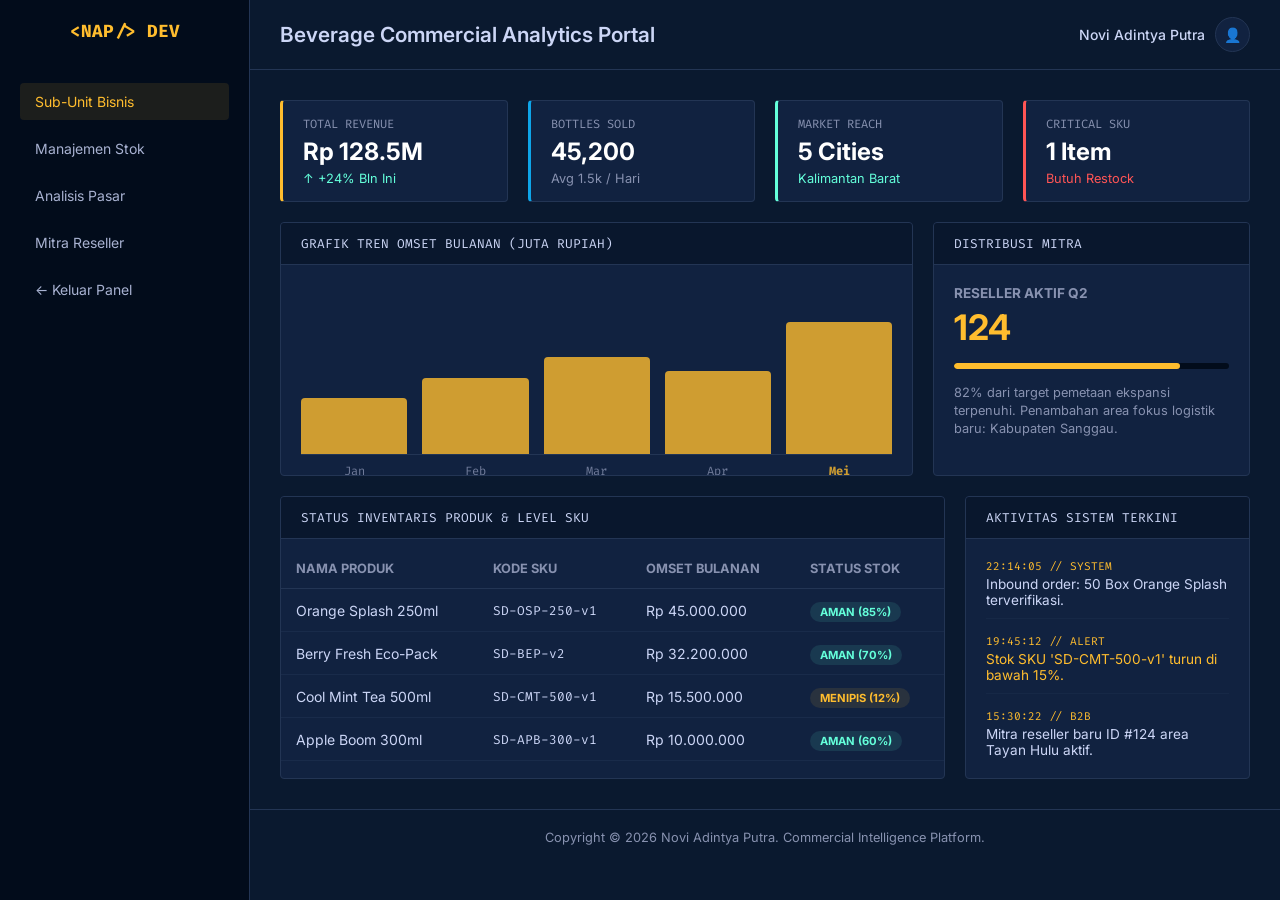
==== commit 6c7e3892: "Update dashboard-minuman.html" ====
--- a/dashboard-minuman.html
+++ b/dashboard-minuman.html
@@ -14,18 +14,18 @@
     <nav class="sidebar">
         <div class="app-name">&lt;NAP/&gt; DEV</div>
         <ul class="sidebar-menu">
-            <li><a href="#" style="background-color: rgba(255,189,46,0.1); color:var(--accent-orange);"><span>🥤 Dashboard</span></a></li>
-            <li><a href="#"><span>📦 Manajemen Stok</span></a></li>
-            <li><a href="#"><span>📊 Analisis Pasar</span></a></li>
-            <li><a href="#"><span>🤝 Mitra Reseller</span></a></li>
-            <li style="margin-top:auto;"><a href="index.html"><span>← Beranda</span></a></li>
+            <li><a href="#" style="background-color: rgba(255,189,46,0.1); color:var(--accent-orange);"><span>Sub-Unit Bisnis</span></a></li>
+            <li><a href="#"><span>Manajemen Stok</span></a></li>
+            <li><a href="#"><span>Analisis Pasar</span></a></li>
+            <li><a href="#"><span>Mitra Reseller</span></a></li>
+            <li style="margin-top:auto;"><a href="index.html"><span>← Keluar Panel</span></a></li>
         </ul>
     </nav>
 
     <main class="main-content">
         
         <header class="topbar">
-            <div class="page-title">Beverage Business Analytics</div>
+            <div class="page-title">Beverage Commercial Analytics Portal</div>
             <div class="user-profile">
                 <span>Novi Adintya Putra</span>
                 <div class="user-avatar">👤</div>
@@ -34,67 +34,96 @@
 
         <div class="content-body">
             
+            <div class="mini-stats-grid">
+                <div class="mini-card" style="border-left: 3px solid var(--accent-orange);">
+                    <div class="mini-label">TOTAL REVENUE</div>
+                    <div class="mini-value">Rp 128.5M</div>
+                    <div class="mini-sub" style="color: var(--accent-green);">↑ +24% Bln Ini</div>
+                </div>
+                <div class="mini-card" style="border-left: 3px solid var(--accent-teal);">
+                    <div class="mini-label">BOTTLES SOLD</div>
+                    <div class="mini-value">45,200</div>
+                    <div class="mini-sub" style="color: var(--text-secondary);">Avg 1.5k / Hari</div>
+                </div>
+                <div class="mini-card" style="border-left: 3px solid var(--accent-green);">
+                    <div class="mini-label">MARKET REACH</div>
+                    <div class="mini-value">5 Cities</div>
+                    <div class="mini-sub" style="color: var(--accent-green);">Kalimantan Barat</div>
+                </div>
+                <div class="mini-card" style="border-left: 3px solid #ff5555;">
+                    <div class="mini-label">CRITICAL SKU</div>
+                    <div class="mini-value">1 Item</div>
+                    <div class="mini-sub" style="color: #ff5555;">Butuh Restock</div>
+                </div>
+            </div>
+            
             <div class="dashboard-grid">
                 
-                <div class="enterprise-card" style="grid-column: 1 / 3;">
-                    <div class="card-header" style="border-top: 3px solid var(--accent-orange);">TREN PENJUALAN 5 BULAN TERAKHIR</div>
+                <div class="enterprise-card">
+                    <div class="card-header">GRAFIK TREN OMSET BULANAN (JUTA RUPIAH)</div>
                     <div class="card-body">
                         <div class="chart-container">
                             <div class="chart-bar" style="height: 40%;"><div class="tooltip">40M</div><span>Jan</span></div>
                             <div class="chart-bar" style="height: 55%;"><div class="tooltip">55M</div><span>Feb</span></div>
                             <div class="chart-bar" style="height: 70%;"><div class="tooltip">70M</div><span>Mar</span></div>
                             <div class="chart-bar" style="height: 60%;"><div class="tooltip">60M</div><span>Apr</span></div>
-                            <div class="chart-bar" style="height: 95%;"><div class="tooltip">128M</div><span style="color: var(--accent-orange); font-weight:bold;">Mei</span></div>
+                            <div class="chart-bar" style="height: 95%;"><div class="tooltip">128.5M</div><span style="color: var(--accent-orange); font-weight:bold;">Mei</span></div>
                         </div>
                     </div>
                 </div>
 
                 <div class="enterprise-card">
-                    <div class="card-header">RESELLER AKTIF</div>
+                    <div class="card-header">DISTRIBUSI MITRA</div>
                     <div class="card-body">
                         <div>
-                            <p style="color: var(--text-secondary); font-weight: bold;">Total Terverifikasi</p>
-                            <div class="stat-value" style="color: var(--accent-orange);">124 <span style="font-size:1rem; color:var(--accent-green);">↑ +12</span></div>
+                            <p style="color: var(--text-secondary); font-weight: bold; font-size: 0.85rem;">RESELLER AKTIF Q2</p>
+                            <div class="stat-value" style="color: var(--accent-orange); font-size: 2.2rem; margin: 5px 0;">124</div>
                         </div>
-                        <div class="status-bar"><div class="progress progress-orange" style="width: 80%;"></div></div>
-                        <p class="stat-desc" style="margin-top: 10px;">Target Q2: 150 Mitra</p>
+                        <div class="status-bar"><div class="progress progress-orange" style="width: 82%;"></div></div>
+                        <p style="color: var(--text-secondary); font-size: 0.8rem; margin-top: 15px; line-height: 1.4;">
+                            82% dari target pemetaan ekspansi terpenuhi. Penambahan area fokus logistik baru: Kabupaten Sanggau.
+                        </p>
                     </div>
                 </div>
 
-                <div class="enterprise-card table-card">
-                    <div class="card-header">STATUS INVENTARIS & SKU PRODUK</div>
-                    <div class="card-body">
+            </div> 
+
+            <div class="bottom-grid">
+                
+                <div class="enterprise-card">
+                    <div class="card-header">STATUS INVENTARIS PRODUK & LEVEL SKU</div>
+                    <div class="card-body" style="padding: 10px 0 0 0;">
                         <table class="log-table">
                             <thead>
                                 <tr>
-                                    <th>NAMA_PRODUK</th>
-                                    <th>KODE_SKU</th>
-                                    <th>OMSET_BULANAN</th>
+                                    <th>NAMA PRODUK</th>
+                                    <th>KODE SKU</th>
+                                    <th>OMSET BULANAN</th>
                                     <th>STATUS STOK</th>
                                 </tr>
                             </thead>
                             <tbody>
                                 <tr>
                                     <td>Orange Splash 250ml</td>
-                                    <td>SD-OSP-250-v1</td>
+                                    <td><span style="font-family: var(--font-mono); font-size:0.8rem;">SD-OSP-250-v1</span></td>
                                     <td>Rp 45.000.000</td>
                                     <td><span class="table-status table-status-green">AMAN (85%)</span></td>
                                 </tr>
                                 <tr>
                                     <td>Berry Fresh Eco-Pack</td>
-                                    <td>SD-BEP-v2</td>
+                                    <td><span style="font-family: var(--font-mono); font-size:0.8rem;">SD-BEP-v2</span></td>
                                     <td>Rp 32.200.000</td>
                                     <td><span class="table-status table-status-green">AMAN (70%)</span></td>
                                 </tr>
                                 <tr>
                                     <td>Cool Mint Tea 500ml</td>
-                                    <td>SD-CMT-500-v1</td>
+                                    <td><span style="font-family: var(--font-mono); font-size:0.8rem;">SD-CMT-500-v1</span></td>
                                     <td>Rp 15.500.000</td>
                                     <td><span class="table-status table-status-orange">MENIPIS (12%)</span></td>
                                 </tr>
                                 <tr>
                                     <td>Apple Boom 300ml</td>
-                                    <td>SD-APB-300-v1</td>
+                                    <td><span style="font-family: var(--font-mono); font-size:0.8rem;">SD-APB-300-v1</span></td>
                                     <td>Rp 10.000.000</td>
                                     <td><span class="table-status table-status-green">AMAN (60%)</span></td>
                                 </tr>
@@ -103,11 +132,28 @@
                     </div>
                 </div>
 
-            </div> 
-        </div> 
+                <div class="enterprise-card">
+                    <div class="card-header">AKTIVITAS SISTEM TERKINI</div>
+                    <div class="card-body">
+                        <ul class="activity-list">
+                            <li class="activity-item">
+                                <span class="activity-time">22:14:05 // SYSTEM</span>
+                                <span class="activity-text">Inbound order: 50 Box Orange Splash terverifikasi.</span>
+                            </li>
+                            <li class="activity-item">
+                                <span class="activity-time">19:45:12 // ALERT</span>
+                                <span class="activity-text" style="color: var(--accent-orange);">Stok SKU 'SD-CMT-500-v1' turun di bawah 15%.</span>
+                            </li>
+                            <li class="activity-item">
+                                <span class="activity-time">15:30:22 // B2B</span>
+                                <span class="activity-text">Mitra reseller baru ID #124 area Tayan Hulu aktif.</span>
+                            </li>
+                        </ul>
+                    </div>
+                </div>
 
-        <footer style="padding: 20px 30px; text-align: center; color: var(--text-secondary); font-size: 0.8rem;">
-            Copyright © 2026 Novi Adintya Putra. Beverage Business Dashboard.
+            </div> </div> <footer style="padding: 20px 30px; text-align: center; color: var(--text-secondary); font-size: 0.8rem; border-top: 1px solid var(--border-color);">
+            Copyright © 2026 Novi Adintya Putra. Commercial Intelligence Platform.
         </footer>
     </main>
 
--- a/dashboard-style.css
+++ b/dashboard-style.css
@@ -1,22 +1,22 @@
 /* =========================================
-   DARK THEME ENTERPRISE DASHBOARD
+   DARK THEME ENTERPRISE DASHBOARD (ENHANCED)
    Novi Adintya Putra, S.Kom., M.Kom.
    ========================================= */
 
 :root {
-    --bg-body: #0a192f;        /* Latar belakang utama (Dark Blue/Slate) */
-    --bg-sidebar: #020c1b;     /* Sidebar sangat gelap */
-    --bg-navbar: #0a192f;      /* Topbar selaras dengan background */
-    --bg-card: #112240;        /* Kartu sedikit lebih terang */
-    --text-primary: #ccd6f6;   /* Teks utama (Light Gray) */
-    --text-secondary: #8892b0; /* Teks sekunder (Muted) */
-    --text-sidebar: #a8b2d1;   /* Teks sidebar */
+    --bg-body: #0a192f;        
+    --bg-sidebar: #020c1b;     
+    --bg-navbar: #0a192f;      
+    --bg-card: #112240;        
+    --text-primary: #ccd6f6;   
+    --text-secondary: #8892b0; 
+    --text-sidebar: #a8b2d1;   
     
     /* Warna Aksen */
-    --accent-green: #64ffda;   /* Cyan/Teal ala Cyber */
-    --accent-orange: #ffbd2e;  /* Orange segar untuk bisnis */
-    --accent-teal: #0ea5e9;    /* Biru informasi */
-    --border-color: #233554;   /* Garis batas gelap */
+    --accent-green: #64ffda;   
+    --accent-orange: #ffbd2e;  
+    --accent-teal: #0ea5e9;    
+    --border-color: #233554;   
     
     --font-sans: 'Inter', -apple-system, sans-serif;
     --font-mono: 'Fira Code', monospace;
@@ -48,11 +48,11 @@
     top: 0;
     border-right: 1px solid var(--border-color);
 }
-.sidebar .app-name { font-family: var(--font-mono); font-size: 1.1rem; font-weight: bold; color: var(--accent-green); margin-bottom: 40px; text-align: center; }
+.sidebar .app-name { font-family: var(--font-mono); font-size: 1.1rem; font-weight: bold; color: var(--accent-orange); margin-bottom: 40px; text-align: center; }
 .sidebar-menu { list-style: none; }
 .sidebar-menu li { margin-bottom: 10px; }
 .sidebar-menu a { text-decoration: none; color: var(--text-sidebar); display: flex; align-items: center; gap: 12px; padding: 10px 15px; border-radius: 4px; transition: var(--transition); }
-.sidebar-menu a:hover { background-color: rgba(100, 255, 218, 0.1); color: var(--accent-green); }
+.sidebar-menu a:hover { background-color: rgba(255, 189, 46, 0.1); color: var(--accent-orange); }
 
 /* MAIN CONTENT & TOPBAR */
 .main-content { margin-left: 250px; flex: 1; display: flex; flex-direction: column; }
@@ -61,45 +61,75 @@
 .topbar .user-profile { display: flex; align-items: center; gap: 10px; font-weight: 500; color: var(--text-primary); }
 .user-avatar { width: 35px; height: 35px; background-color: var(--bg-card); border: 1px solid var(--border-color); border-radius: 50%; display: flex; align-items: center; justify-content: center; }
 
-/* KONTEN & GRID */
+/* KONTEN UTAMA */
 .content-body { padding: 30px; display: flex; flex-direction: column; gap: 20px; }
-.dashboard-grid { display: grid; grid-template-columns: 2fr 1fr 1fr; gap: 20px; }
+
+/* BARU: MINI STATS GRID (HORIZONTAL TOP) */
+.mini-stats-grid {
+    display: grid;
+    grid-template-columns: repeat(4, 1fr);
+    gap: 20px;
+}
+.mini-card {
+    background-color: var(--bg-card);
+    border: 1px solid var(--border-color);
+    border-radius: 4px;
+    padding: 15px 20px;
+    display: flex;
+    flex-direction: column;
+    justify-content: center;
+}
+.mini-card .mini-label { font-family: var(--font-mono); font-size: 0.75rem; color: var(--text-secondary); text-transform: uppercase; }
+.mini-card .mini-value { font-size: 1.5rem; font-weight: 700; color: #fff; margin: 5px 0; }
+.mini-card .mini-sub { font-size: 0.8rem; }
+
+/* MAIN GRID (CHART & SUMMARY) */
+.dashboard-grid { display: grid; grid-template-columns: 2fr 1fr; gap: 20px; }
 .enterprise-card { background-color: var(--bg-card); border-radius: 4px; border: 1px solid var(--border-color); display: flex; flex-direction: column; overflow: hidden; }
 .card-header { background-color: rgba(2, 12, 27, 0.5); border-bottom: 1px solid var(--border-color); padding: 12px 20px; font-family: var(--font-mono); font-size: 0.8rem; text-transform: uppercase; color: var(--text-primary); }
 .card-body { padding: 20px; display: flex; flex-direction: column; flex: 1; }
 .card-body .stat-value { font-size: 2rem; font-weight: 700; margin: 10px 0; color: #fff; }
-.card-body .stat-desc { color: var(--text-secondary); font-size: 0.85rem; }
 
-/* PROGRESS & BUTTONS */
-.status-bar { width: 100%; height: 8px; background-color: #020c1b; border-radius: 4px; margin-top: 10px; overflow: hidden; }
+/* PROGRESS BAR */
+.status-bar { width: 100%; height: 6px; background-color: #020c1b; border-radius: 4px; margin-top: 10px; overflow: hidden; }
 .progress { height: 100%; border-radius: 4px; }
-.progress-green { background-color: var(--accent-green); }
 .progress-orange { background-color: var(--accent-orange); }
 
-.card-action-btn { display: inline-block; padding: 8px 15px; background-color: transparent; border: 1px solid var(--accent-green); color: var(--accent-green); text-decoration: none; border-radius: 4px; font-size: 0.85rem; font-weight: 500; margin-top: 15px; align-self: flex-start; transition: var(--transition); }
-.card-action-btn:hover { background-color: rgba(100, 255, 218, 0.1); }
-
 /* GRAFIK BAR (CSS ONLY) */
-.chart-container { display: flex; align-items: flex-end; height: 150px; gap: 15px; padding-top: 20px; margin-top: 10px; border-bottom: 1px solid var(--border-color); }
+.chart-container { display: flex; align-items: flex-end; height: 160px; gap: 15px; padding-top: 20px; margin-top: 10px; border-bottom: 1px solid var(--border-color); }
 .chart-bar { flex: 1; background-color: var(--accent-orange); opacity: 0.8; border-radius: 4px 4px 0 0; transition: var(--transition); position: relative; display: flex; justify-content: center; }
-.chart-bar:hover { opacity: 1; transform: translateY(-5px); }
+.chart-bar:hover { opacity: 1; transform: translateY(-3px); background-color: #ffe066; box-shadow: 0 0 10px rgba(255, 189, 46, 0.3); }
 .chart-bar span { position: absolute; bottom: -25px; color: var(--text-secondary); font-size: 0.75rem; font-family: var(--font-mono); }
-.chart-bar .tooltip { position: absolute; top: -30px; background: #fff; color: #000; padding: 2px 6px; border-radius: 3px; font-size: 0.7rem; font-weight: bold; opacity: 0; transition: 0.2s; }
+.chart-bar .tooltip { position: absolute; top: -30px; background: #fff; color: #000; padding: 2px 6px; border-radius: 3px; font-size: 0.7rem; font-weight: bold; opacity: 0; transition: 0.2s; pointer-events: none; }
 .chart-bar:hover .tooltip { opacity: 1; top: -35px; }
 
+/* BARU: BOTTOM SECTION GRID (SPLIT COLUMN TABEL & AKTIVITAS) */
+.bottom-grid {
+    display: grid;
+    grid-template-columns: 7fr 3fr;
+    gap: 20px;
+}
+
 /* TABEL */
-.table-card { grid-column: 1 / -1; }
-.log-table { width: 100%; border-collapse: collapse; margin-top: 10px; }
+.log-table { width: 100%; border-collapse: collapse; }
 .log-table th { text-align: left; padding: 12px 15px; color: var(--text-secondary); border-bottom: 1px solid var(--border-color); font-size: 0.8rem; text-transform: uppercase; }
 .log-table td { padding: 12px 15px; border-bottom: 1px solid rgba(35, 53, 84, 0.5); color: var(--text-primary); }
-.table-status { padding: 3px 10px; border-radius: 10px; font-size: 0.7rem; font-weight: 700; text-transform: uppercase; }
+.table-status { padding: 3px 10px; border-radius: 10px; font-size: 0.7rem; font-weight: 700; }
 .table-status-green { background-color: rgba(100, 255, 218, 0.1); color: var(--accent-green); }
 .table-status-orange { background-color: rgba(255, 189, 46, 0.1); color: var(--accent-orange); }
 
-@media (max-width: 992px) {
-    .dashboard-grid { grid-template-columns: 1fr; }
+/* BARU: LIST AKTIVITAS REALTIME */
+.activity-list { list-style: none; display: flex; flex-direction: column; gap: 15px; }
+.activity-item { display: flex; flex-direction: column; border-bottom: 1px solid rgba(35, 53, 84, 0.3); padding-bottom: 10px; }
+.activity-item:last-child { border-bottom: none; padding-bottom: 0; }
+.activity-time { font-family: var(--font-mono); font-size: 0.7rem; color: var(--accent-orange); }
+.activity-text { font-size: 0.85rem; color: var(--text-primary); margin-top: 2px; }
+
+@media (max-width: 1024px) {
+    .mini-stats-grid { grid-template-columns: repeat(2, 1fr); }
+    .dashboard-grid, .bottom-grid { grid-template-columns: 1fr; }
     .sidebar { width: 70px; padding: 10px; }
-    .sidebar .app-name { font-size: 0.7rem; margin-bottom: 20px; }
+    .sidebar .app-name { font-size: 0.7rem; }
     .sidebar-menu a span { display: none; }
     .main-content { margin-left: 70px; }
 }
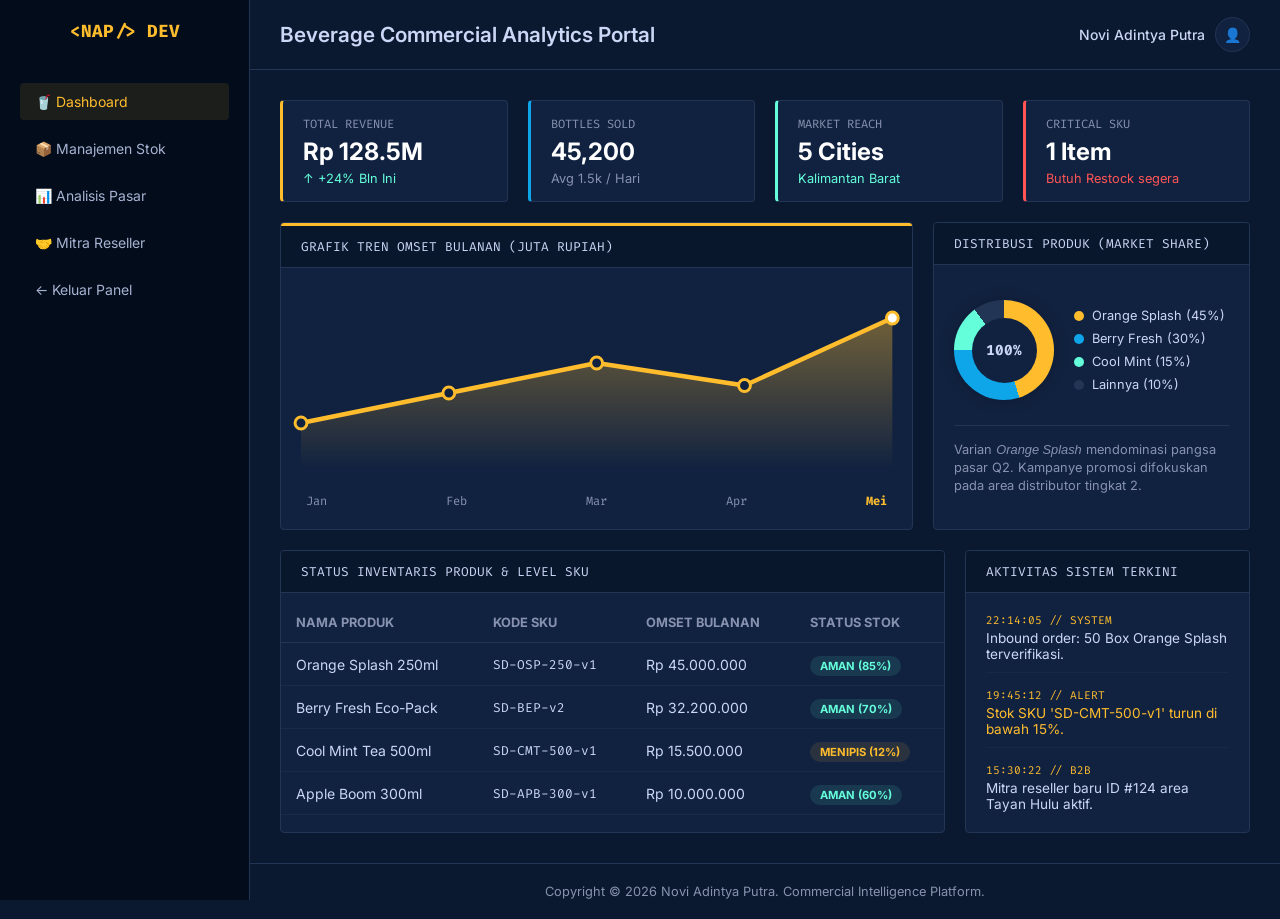
==== commit 3a2c4366: "Update dashboard-minuman.html" ====
--- a/dashboard-minuman.html
+++ b/dashboard-minuman.html
@@ -8,16 +8,85 @@
     <link rel="preconnect" href="https://fonts.googleapis.com">
     <link rel="preconnect" href="https://fonts.gstatic.com" crossorigin>
     <link href="https://fonts.googleapis.com/css2?family=Fira+Code:wght@400;500&family=Inter:wght@300;400;500;600;700&display=swap" rel="stylesheet">
+    
+    <style>
+        /* Area Grafik Garis */
+        .line-chart-wrapper {
+            position: relative;
+            height: 180px;
+            width: 100%;
+            margin-top: 15px;
+        }
+        .line-chart {
+            width: 100%;
+            height: 100%;
+            overflow: visible;
+        }
+        .chart-point { transition: 0.3s; cursor: pointer; }
+        .chart-point:hover { r: 6; fill: var(--accent-orange); stroke: #fff; }
+        
+        .chart-labels-x {
+            display: flex;
+            justify-content: space-between;
+            margin-top: 10px;
+            font-family: var(--font-mono);
+            font-size: 0.75rem;
+            color: var(--text-secondary);
+            padding: 0 5px;
+        }
+
+        /* Area Grafik Donat (Pie Chart) */
+        .donut-container {
+            display: flex;
+            align-items: center;
+            gap: 20px;
+            margin-top: 15px;
+        }
+        .donut-chart {
+            width: 100px;
+            height: 100px;
+            border-radius: 50%;
+            /* Proporsi: Orange(45%), Teal(30%), Green(15%), Gray(10%) */
+            background: conic-gradient(
+                var(--accent-orange) 0% 45%,
+                var(--accent-teal) 45% 75%,
+                var(--accent-green) 75% 90%,
+                var(--border-color) 90% 100%
+            );
+            position: relative;
+            display: flex;
+            justify-content: center;
+            align-items: center;
+            box-shadow: 0 0 15px rgba(0,0,0,0.2);
+        }
+        /* Membuat lubang di tengah agar menjadi donat */
+        .donut-chart::after {
+            content: "";
+            width: 65px;
+            height: 65px;
+            background-color: var(--bg-card);
+            border-radius: 50%;
+            position: absolute;
+        }
+        .donut-legend {
+            display: flex;
+            flex-direction: column;
+            gap: 8px;
+            font-size: 0.8rem;
+        }
+        .legend-item { display: flex; align-items: center; gap: 8px; color: var(--text-primary); }
+        .legend-dot { width: 10px; height: 10px; border-radius: 50%; }
+    </style>
 </head>
 <body>
 
     <nav class="sidebar">
         <div class="app-name">&lt;NAP/&gt; DEV</div>
         <ul class="sidebar-menu">
-            <li><a href="#" style="background-color: rgba(255,189,46,0.1); color:var(--accent-orange);"><span>Sub-Unit Bisnis</span></a></li>
-            <li><a href="#"><span>Manajemen Stok</span></a></li>
-            <li><a href="#"><span>Analisis Pasar</span></a></li>
-            <li><a href="#"><span>Mitra Reseller</span></a></li>
+            <li><a href="#" style="background-color: rgba(255,189,46,0.1); color:var(--accent-orange);"><span>🥤 Dashboard</span></a></li>
+            <li><a href="#"><span>📦 Manajemen Stok</span></a></li>
+            <li><a href="#"><span>📊 Analisis Pasar</span></a></li>
+            <li><a href="#"><span>🤝 Mitra Reseller</span></a></li>
             <li style="margin-top:auto;"><a href="index.html"><span>← Keluar Panel</span></a></li>
         </ul>
     </nav>
@@ -53,35 +122,56 @@
                 <div class="mini-card" style="border-left: 3px solid #ff5555;">
                     <div class="mini-label">CRITICAL SKU</div>
                     <div class="mini-value">1 Item</div>
-                    <div class="mini-sub" style="color: #ff5555;">Butuh Restock</div>
+                    <div class="mini-sub" style="color: #ff5555;">Butuh Restock segera</div>
                 </div>
             </div>
             
             <div class="dashboard-grid">
                 
                 <div class="enterprise-card">
-                    <div class="card-header">GRAFIK TREN OMSET BULANAN (JUTA RUPIAH)</div>
+                    <div class="card-header" style="border-top: 3px solid var(--accent-orange);">GRAFIK TREN OMSET BULANAN (JUTA RUPIAH)</div>
                     <div class="card-body">
-                        <div class="chart-container">
-                            <div class="chart-bar" style="height: 40%;"><div class="tooltip">40M</div><span>Jan</span></div>
-                            <div class="chart-bar" style="height: 55%;"><div class="tooltip">55M</div><span>Feb</span></div>
-                            <div class="chart-bar" style="height: 70%;"><div class="tooltip">70M</div><span>Mar</span></div>
-                            <div class="chart-bar" style="height: 60%;"><div class="tooltip">60M</div><span>Apr</span></div>
-                            <div class="chart-bar" style="height: 95%;"><div class="tooltip">128.5M</div><span style="color: var(--accent-orange); font-weight:bold;">Mei</span></div>
+                        <div class="line-chart-wrapper">
+                            <svg viewBox="0 -10 400 120" class="line-chart" preserveAspectRatio="none">
+                                <defs>
+                                    <linearGradient id="areaGradient" x1="0" y1="0" x2="0" y2="1">
+                                        <stop offset="0%" stop-color="rgba(255, 189, 46, 0.4)" />
+                                        <stop offset="100%" stop-color="rgba(255, 189, 46, 0.0)" />
+                                    </linearGradient>
+                                </defs>
+                                <path d="M0,70 L100,50 L200,30 L300,45 L400,0 L400,100 L0,100 Z" fill="url(#areaGradient)" />
+                                
+                                <path d="M0,70 L100,50 L200,30 L300,45 L400,0" fill="none" stroke="var(--accent-orange)" stroke-width="3" stroke-linecap="round" stroke-linejoin="round" />
+                                
+                                <circle cx="0" cy="70" r="4" fill="var(--bg-card)" stroke="var(--accent-orange)" stroke-width="2" class="chart-point"><title>Jan: Rp 40 Juta</title></circle>
+                                <circle cx="100" cy="50" r="4" fill="var(--bg-card)" stroke="var(--accent-orange)" stroke-width="2" class="chart-point"><title>Feb: Rp 55 Juta</title></circle>
+                                <circle cx="200" cy="30" r="4" fill="var(--bg-card)" stroke="var(--accent-orange)" stroke-width="2" class="chart-point"><title>Mar: Rp 70 Juta</title></circle>
+                                <circle cx="300" cy="45" r="4" fill="var(--bg-card)" stroke="var(--accent-orange)" stroke-width="2" class="chart-point"><title>Apr: Rp 60 Juta</title></circle>
+                                <circle cx="400" cy="0" r="4" fill="#fff" stroke="var(--accent-orange)" stroke-width="2" class="chart-point"><title>Mei: Rp 128.5 Juta</title></circle>
+                            </svg>
                         </div>
-                    </div>
-                </div>
-
-                <div class="enterprise-card">
-                    <div class="card-header">DISTRIBUSI MITRA</div>
+                        <div class="chart-labels-x">
+                            <span>Jan</span><span>Feb</span><span>Mar</span><span>Apr</span><span style="color:var(--accent-orange); font-weight:bold;">Mei</span>
+                        </div>
+                    </div>
+                </div>
+
+                <div class="enterprise-card">
+                    <div class="card-header">DISTRIBUSI PRODUK (MARKET SHARE)</div>
                     <div class="card-body">
-                        <div>
-                            <p style="color: var(--text-secondary); font-weight: bold; font-size: 0.85rem;">RESELLER AKTIF Q2</p>
-                            <div class="stat-value" style="color: var(--accent-orange); font-size: 2.2rem; margin: 5px 0;">124</div>
+                        <div class="donut-container">
+                            <div class="donut-chart">
+                                <span style="position: absolute; z-index: 10; font-family: var(--font-mono); font-weight: bold; font-size: 0.9rem;">100%</span>
+                            </div>
+                            <div class="donut-legend">
+                                <div class="legend-item"><div class="legend-dot" style="background: var(--accent-orange);"></div> Orange Splash (45%)</div>
+                                <div class="legend-item"><div class="legend-dot" style="background: var(--accent-teal);"></div> Berry Fresh (30%)</div>
+                                <div class="legend-item"><div class="legend-dot" style="background: var(--accent-green);"></div> Cool Mint (15%)</div>
+                                <div class="legend-item"><div class="legend-dot" style="background: var(--border-color);"></div> Lainnya (10%)</div>
+                            </div>
                         </div>
-                        <div class="status-bar"><div class="progress progress-orange" style="width: 82%;"></div></div>
-                        <p style="color: var(--text-secondary); font-size: 0.8rem; margin-top: 15px; line-height: 1.4;">
-                            82% dari target pemetaan ekspansi terpenuhi. Penambahan area fokus logistik baru: Kabupaten Sanggau.
+                        <p style="color: var(--text-secondary); font-size: 0.8rem; margin-top: 25px; line-height: 1.4; border-top: 1px solid var(--border-color); padding-top: 15px;">
+                            Varian <i>Orange Splash</i> mendominasi pangsa pasar Q2. Kampanye promosi difokuskan pada area distributor tingkat 2.
                         </p>
                     </div>
                 </div>
@@ -152,7 +242,11 @@
                     </div>
                 </div>
 
-            </div> </div> <footer style="padding: 20px 30px; text-align: center; color: var(--text-secondary); font-size: 0.8rem; border-top: 1px solid var(--border-color);">
+            </div>
+            
+        </div>
+
+        <footer style="padding: 20px 30px; text-align: center; color: var(--text-secondary); font-size: 0.8rem; border-top: 1px solid var(--border-color);">
             Copyright © 2026 Novi Adintya Putra. Commercial Intelligence Platform.
         </footer>
     </main>
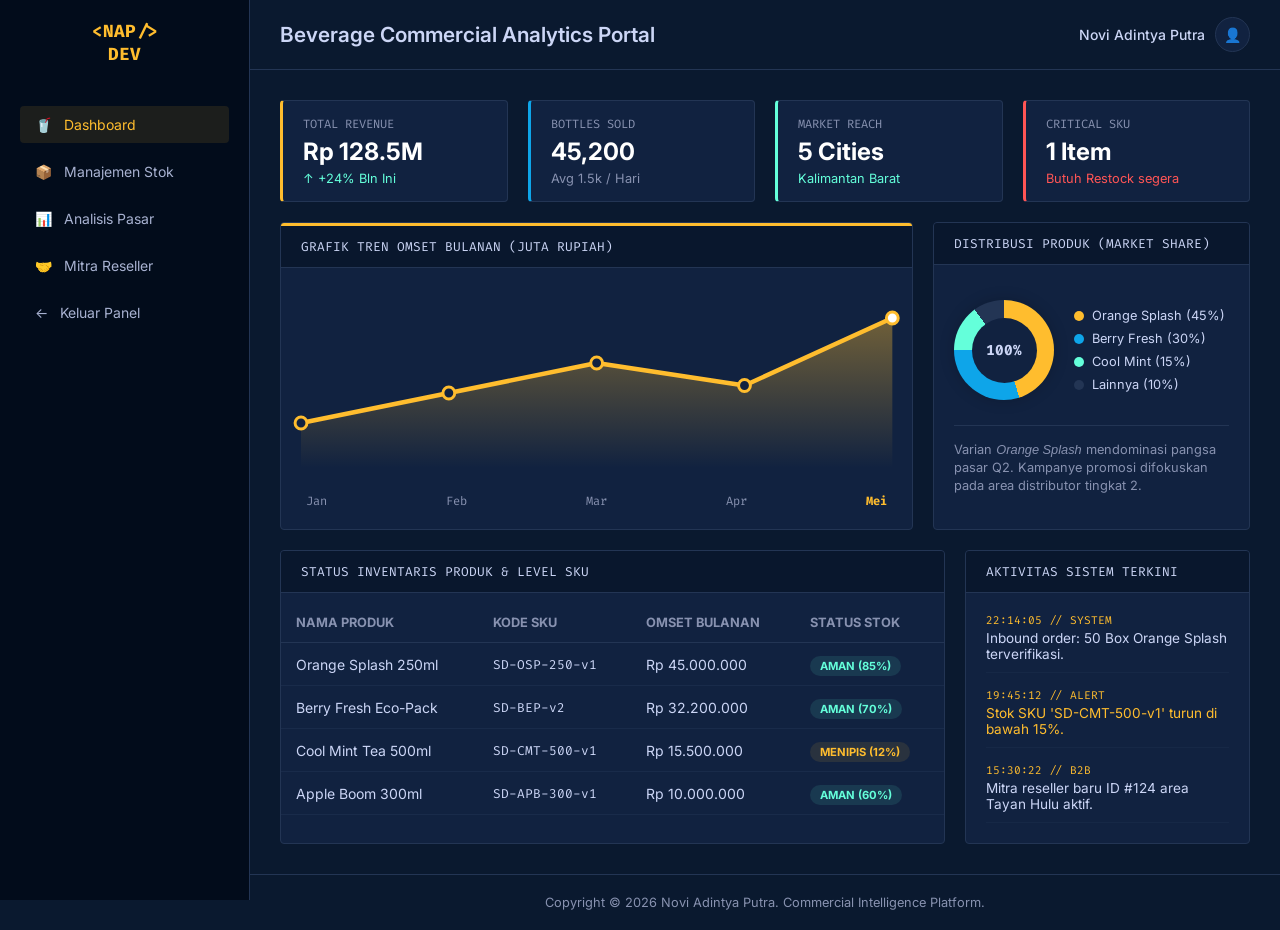
==== commit c8ba38e7: "Update dashboard-minuman.html" ====
--- a/dashboard-minuman.html
+++ b/dashboard-minuman.html
@@ -81,13 +81,13 @@
 <body>
 
     <nav class="sidebar">
-        <div class="app-name">&lt;NAP/&gt; DEV</div>
+        <div class="app-name">&lt;NAP/&gt;<br>DEV</div>
         <ul class="sidebar-menu">
-            <li><a href="#" style="background-color: rgba(255,189,46,0.1); color:var(--accent-orange);"><span>🥤 Dashboard</span></a></li>
-            <li><a href="#"><span>📦 Manajemen Stok</span></a></li>
-            <li><a href="#"><span>📊 Analisis Pasar</span></a></li>
-            <li><a href="#"><span>🤝 Mitra Reseller</span></a></li>
-            <li style="margin-top:auto;"><a href="index.html"><span>← Keluar Panel</span></a></li>
+            <li><a href="#" style="background-color: rgba(255,189,46,0.1); color:var(--accent-orange);">🥤 <span class="menu-text">Dashboard</span></a></li>
+            <li><a href="#">📦 <span class="menu-text">Manajemen Stok</span></a></li>
+            <li><a href="#">📊 <span class="menu-text">Analisis Pasar</span></a></li>
+            <li><a href="#">🤝 <span class="menu-text">Mitra Reseller</span></a></li>
+            <li style="margin-top:auto;"><a href="index.html">← <span class="menu-text">Keluar Panel</span></a></li>
         </ul>
     </nav>
 
--- a/dashboard-style.css
+++ b/dashboard-style.css
@@ -1,5 +1,5 @@
 /* =========================================
-   DARK THEME ENTERPRISE DASHBOARD (ENHANCED)
+   DARK THEME ENTERPRISE DASHBOARD (MOBILE FIXED)
    Novi Adintya Putra, S.Kom., M.Kom.
    ========================================= */
 
@@ -32,9 +32,10 @@
     display: flex;
     min-height: 100vh;
     font-size: 14px;
+    overflow-x: hidden; /* Mencegah layar goyang ke samping */
 }
 
-/* SIDEBAR */
+/* ================== SIDEBAR ================== */
 .sidebar {
     width: 250px;
     background-color: var(--bg-sidebar);
@@ -47,6 +48,7 @@
     left: 0;
     top: 0;
     border-right: 1px solid var(--border-color);
+    z-index: 100;
 }
 .sidebar .app-name { font-family: var(--font-mono); font-size: 1.1rem; font-weight: bold; color: var(--accent-orange); margin-bottom: 40px; text-align: center; }
 .sidebar-menu { list-style: none; }
@@ -54,82 +56,113 @@
 .sidebar-menu a { text-decoration: none; color: var(--text-sidebar); display: flex; align-items: center; gap: 12px; padding: 10px 15px; border-radius: 4px; transition: var(--transition); }
 .sidebar-menu a:hover { background-color: rgba(255, 189, 46, 0.1); color: var(--accent-orange); }
 
-/* MAIN CONTENT & TOPBAR */
-.main-content { margin-left: 250px; flex: 1; display: flex; flex-direction: column; }
+/* ================== MAIN CONTENT ================== */
+.main-content { margin-left: 250px; flex: 1; display: flex; flex-direction: column; min-width: 0; /* Penting untuk mencegah flexbox meluber */ }
 .topbar { height: 70px; background-color: var(--bg-navbar); border-bottom: 1px solid var(--border-color); display: flex; justify-content: space-between; align-items: center; padding: 0 30px; }
-.topbar .page-title { font-size: 1.3rem; font-weight: 600; color: var(--text-primary); }
+.topbar .page-title { font-size: 1.3rem; font-weight: 600; color: var(--text-primary); white-space: nowrap; overflow: hidden; text-overflow: ellipsis; }
 .topbar .user-profile { display: flex; align-items: center; gap: 10px; font-weight: 500; color: var(--text-primary); }
-.user-avatar { width: 35px; height: 35px; background-color: var(--bg-card); border: 1px solid var(--border-color); border-radius: 50%; display: flex; align-items: center; justify-content: center; }
+.user-avatar { width: 35px; height: 35px; background-color: var(--bg-card); border: 1px solid var(--border-color); border-radius: 50%; display: flex; align-items: center; justify-content: center; flex-shrink: 0; }
 
-/* KONTEN UTAMA */
 .content-body { padding: 30px; display: flex; flex-direction: column; gap: 20px; }
 
-/* BARU: MINI STATS GRID (HORIZONTAL TOP) */
-.mini-stats-grid {
-    display: grid;
-    grid-template-columns: repeat(4, 1fr);
-    gap: 20px;
-}
-.mini-card {
-    background-color: var(--bg-card);
-    border: 1px solid var(--border-color);
-    border-radius: 4px;
-    padding: 15px 20px;
-    display: flex;
-    flex-direction: column;
-    justify-content: center;
-}
+/* ================== GRIDS & CARDS ================== */
+.mini-stats-grid { display: grid; grid-template-columns: repeat(4, 1fr); gap: 20px; }
+.mini-card { background-color: var(--bg-card); border: 1px solid var(--border-color); border-radius: 4px; padding: 15px 20px; display: flex; flex-direction: column; justify-content: center; }
 .mini-card .mini-label { font-family: var(--font-mono); font-size: 0.75rem; color: var(--text-secondary); text-transform: uppercase; }
 .mini-card .mini-value { font-size: 1.5rem; font-weight: 700; color: #fff; margin: 5px 0; }
 .mini-card .mini-sub { font-size: 0.8rem; }
 
-/* MAIN GRID (CHART & SUMMARY) */
 .dashboard-grid { display: grid; grid-template-columns: 2fr 1fr; gap: 20px; }
+.bottom-grid { display: grid; grid-template-columns: 7fr 3fr; gap: 20px; }
+
 .enterprise-card { background-color: var(--bg-card); border-radius: 4px; border: 1px solid var(--border-color); display: flex; flex-direction: column; overflow: hidden; }
 .card-header { background-color: rgba(2, 12, 27, 0.5); border-bottom: 1px solid var(--border-color); padding: 12px 20px; font-family: var(--font-mono); font-size: 0.8rem; text-transform: uppercase; color: var(--text-primary); }
 .card-body { padding: 20px; display: flex; flex-direction: column; flex: 1; }
 .card-body .stat-value { font-size: 2rem; font-weight: 700; margin: 10px 0; color: #fff; }
 
-/* PROGRESS BAR */
 .status-bar { width: 100%; height: 6px; background-color: #020c1b; border-radius: 4px; margin-top: 10px; overflow: hidden; }
 .progress { height: 100%; border-radius: 4px; }
 .progress-orange { background-color: var(--accent-orange); }
 
-/* GRAFIK BAR (CSS ONLY) */
+/* ================== CHARTS ================== */
 .chart-container { display: flex; align-items: flex-end; height: 160px; gap: 15px; padding-top: 20px; margin-top: 10px; border-bottom: 1px solid var(--border-color); }
 .chart-bar { flex: 1; background-color: var(--accent-orange); opacity: 0.8; border-radius: 4px 4px 0 0; transition: var(--transition); position: relative; display: flex; justify-content: center; }
-.chart-bar:hover { opacity: 1; transform: translateY(-3px); background-color: #ffe066; box-shadow: 0 0 10px rgba(255, 189, 46, 0.3); }
+.chart-bar:hover { opacity: 1; transform: translateY(-3px); }
 .chart-bar span { position: absolute; bottom: -25px; color: var(--text-secondary); font-size: 0.75rem; font-family: var(--font-mono); }
 .chart-bar .tooltip { position: absolute; top: -30px; background: #fff; color: #000; padding: 2px 6px; border-radius: 3px; font-size: 0.7rem; font-weight: bold; opacity: 0; transition: 0.2s; pointer-events: none; }
 .chart-bar:hover .tooltip { opacity: 1; top: -35px; }
 
-/* BARU: BOTTOM SECTION GRID (SPLIT COLUMN TABEL & AKTIVITAS) */
-.bottom-grid {
-    display: grid;
-    grid-template-columns: 7fr 3fr;
-    gap: 20px;
+/* ================== TABLES ================== */
+.table-responsive {
+    overflow-x: auto; /* Kunci utama agar tabel bisa di-scroll di HP */
+    -webkit-overflow-scrolling: touch;
 }
-
-/* TABEL */
-.log-table { width: 100%; border-collapse: collapse; }
-.log-table th { text-align: left; padding: 12px 15px; color: var(--text-secondary); border-bottom: 1px solid var(--border-color); font-size: 0.8rem; text-transform: uppercase; }
-.log-table td { padding: 12px 15px; border-bottom: 1px solid rgba(35, 53, 84, 0.5); color: var(--text-primary); }
+.log-table { width: 100%; border-collapse: collapse; min-width: 500px; /* Paksa lebar minimum agar tidak hancur */ }
+.log-table th { text-align: left; padding: 12px 15px; color: var(--text-secondary); border-bottom: 1px solid var(--border-color); font-size: 0.8rem; text-transform: uppercase; white-space: nowrap; }
+.log-table td { padding: 12px 15px; border-bottom: 1px solid rgba(35, 53, 84, 0.5); color: var(--text-primary); white-space: nowrap; }
 .table-status { padding: 3px 10px; border-radius: 10px; font-size: 0.7rem; font-weight: 700; }
 .table-status-green { background-color: rgba(100, 255, 218, 0.1); color: var(--accent-green); }
 .table-status-orange { background-color: rgba(255, 189, 46, 0.1); color: var(--accent-orange); }
 
-/* BARU: LIST AKTIVITAS REALTIME */
 .activity-list { list-style: none; display: flex; flex-direction: column; gap: 15px; }
 .activity-item { display: flex; flex-direction: column; border-bottom: 1px solid rgba(35, 53, 84, 0.3); padding-bottom: 10px; }
-.activity-item:last-child { border-bottom: none; padding-bottom: 0; }
 .activity-time { font-family: var(--font-mono); font-size: 0.7rem; color: var(--accent-orange); }
 .activity-text { font-size: 0.85rem; color: var(--text-primary); margin-top: 2px; }
 
+/* =================================================================
+   RESPONSIVE MOBILE / TABLET FIX (Penyelesaian Masalah Anda)
+   ================================================================= */
+
+/* 1. Layar Tablet (Ipad, Layar Sedang) */
 @media (max-width: 1024px) {
     .mini-stats-grid { grid-template-columns: repeat(2, 1fr); }
     .dashboard-grid, .bottom-grid { grid-template-columns: 1fr; }
-    .sidebar { width: 70px; padding: 10px; }
-    .sidebar .app-name { font-size: 0.7rem; }
-    .sidebar-menu a span { display: none; }
+    
+    /* Sidebar mengecil jadi ikon saja */
+    .sidebar { width: 70px; padding: 15px 10px; }
+    .sidebar .app-name { font-size: 0.7rem; word-break: break-all; }
+    .sidebar-menu a { justify-content: center; padding: 12px 0; }
+    .sidebar-menu a span { display: none; } /* Sembunyikan teks menu */
+    
     .main-content { margin-left: 70px; }
 }
+
+/* 2. Layar HP Pintar (Android/iPhone) */
+/* =================================================================
+   RESPONSIVE MOBILE / TABLET FIX (REVISI FINAL)
+   ================================================================= */
+
+/* 1. Layar Tablet & Layar Sedang */
+@media (max-width: 1024px) {
+    .mini-stats-grid { grid-template-columns: repeat(2, 1fr); }
+    .dashboard-grid, .bottom-grid { grid-template-columns: 1fr; }
+    
+    /* Sidebar mengecil, teks disembunyikan */
+    .sidebar { width: 70px; padding: 15px 10px; }
+    .sidebar .app-name { font-size: 0.7rem; line-height: 1.5; }
+    .sidebar-menu a { justify-content: center; padding: 12px 0; font-size: 1.2rem; }
+    .sidebar-menu a .menu-text { display: none; } /* Hanya sembunyikan teks, bukan ikon */
+    
+    .main-content { margin-left: 70px; }
+    
+    /* Paksa nama profil hilang sejak ukuran tablet */
+    .topbar .user-profile span { display: none !important; }
+}
+
+/* 2. Layar HP Pintar (Android/iPhone) */
+@media (max-width: 768px) {
+    /* Jadikan semua kartu 1 kolom vertikal */
+    .mini-stats-grid { grid-template-columns: 1fr; }
+    
+    /* Perkecil jarak dan ukuran judul header */
+    .content-body { padding: 15px; gap: 15px; }
+    .topbar { padding: 0 15px; height: 60px; gap: 10px; }
+    .topbar .page-title { font-size: 0.9rem; line-height: 1.3; white-space: normal; }
+    
+    .card-body { padding: 15px; overflow-x: auto; }
+    .donut-container { flex-direction: column; text-align: center; gap: 15px; }
+    .donut-legend { align-items: center; }
+    
+    /* Tabel bisa di-scroll ke samping */
+    .log-table { min-width: 500px; }
+}
